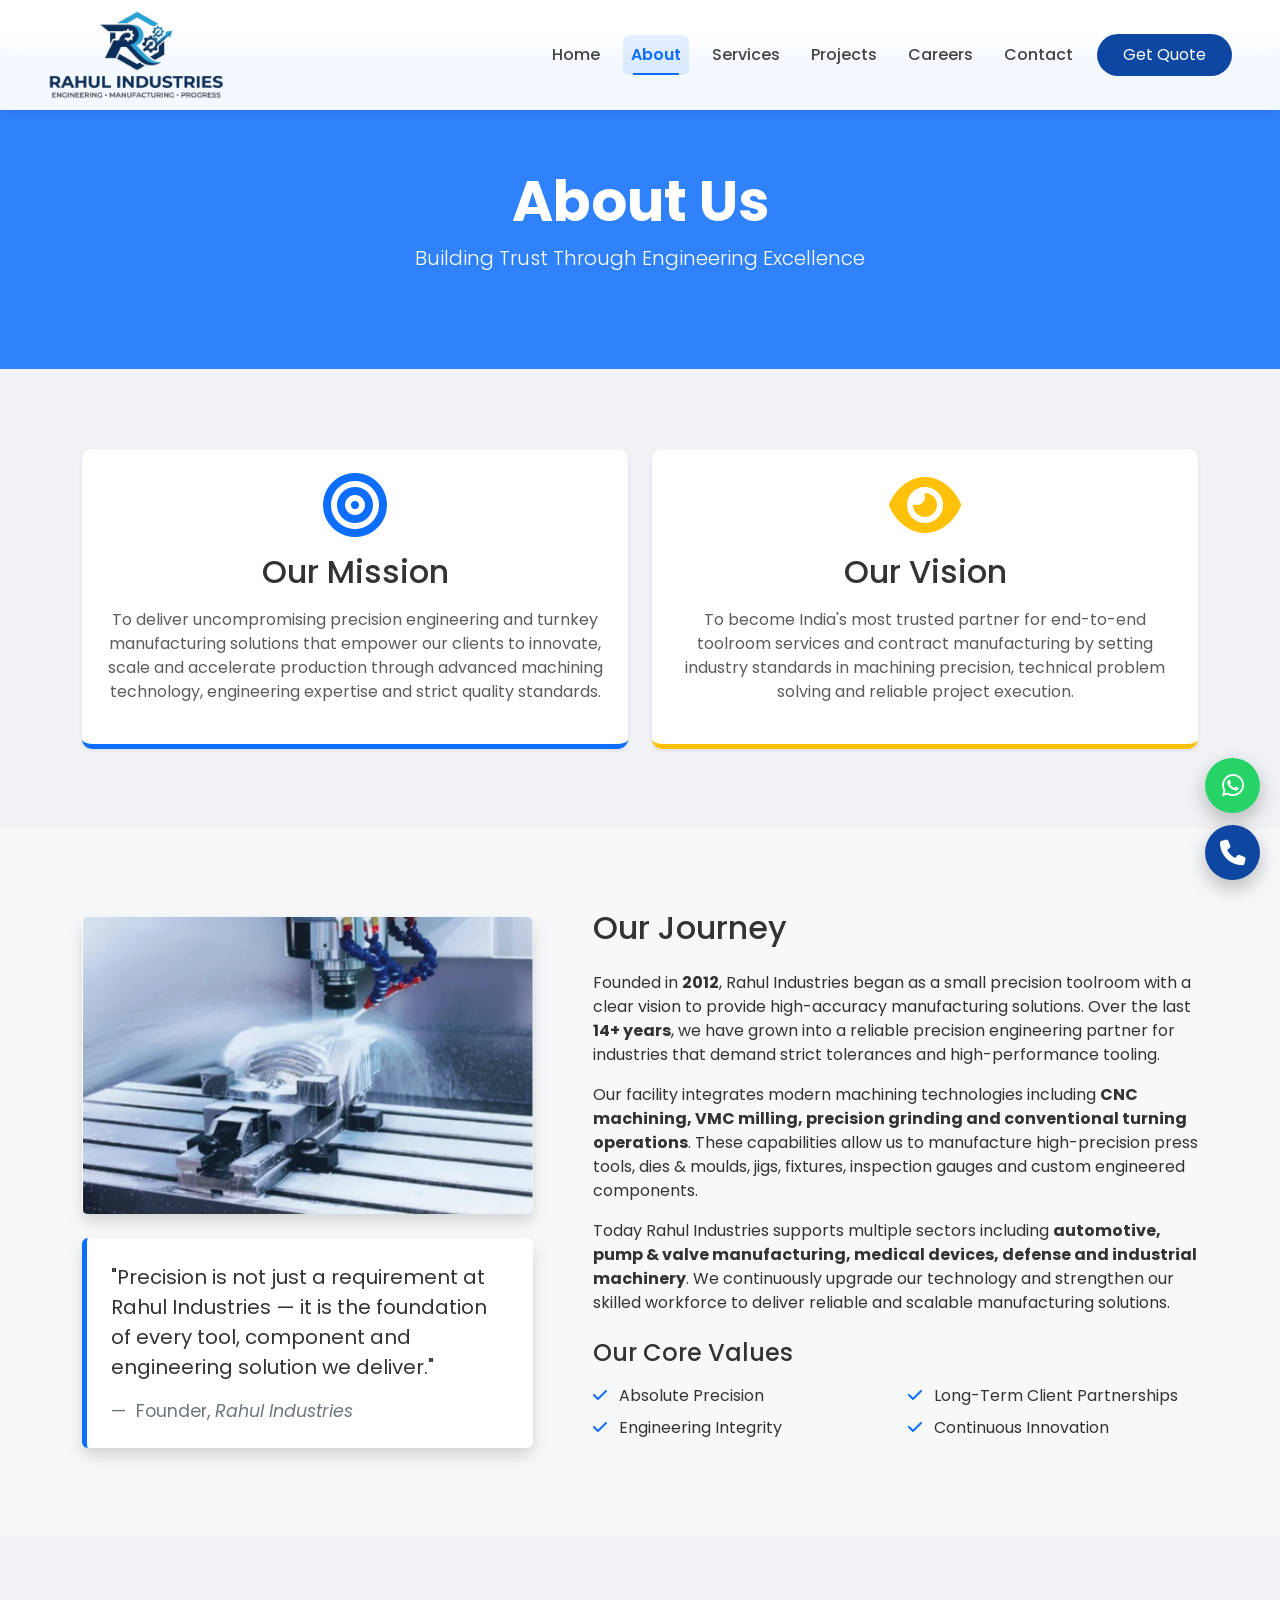
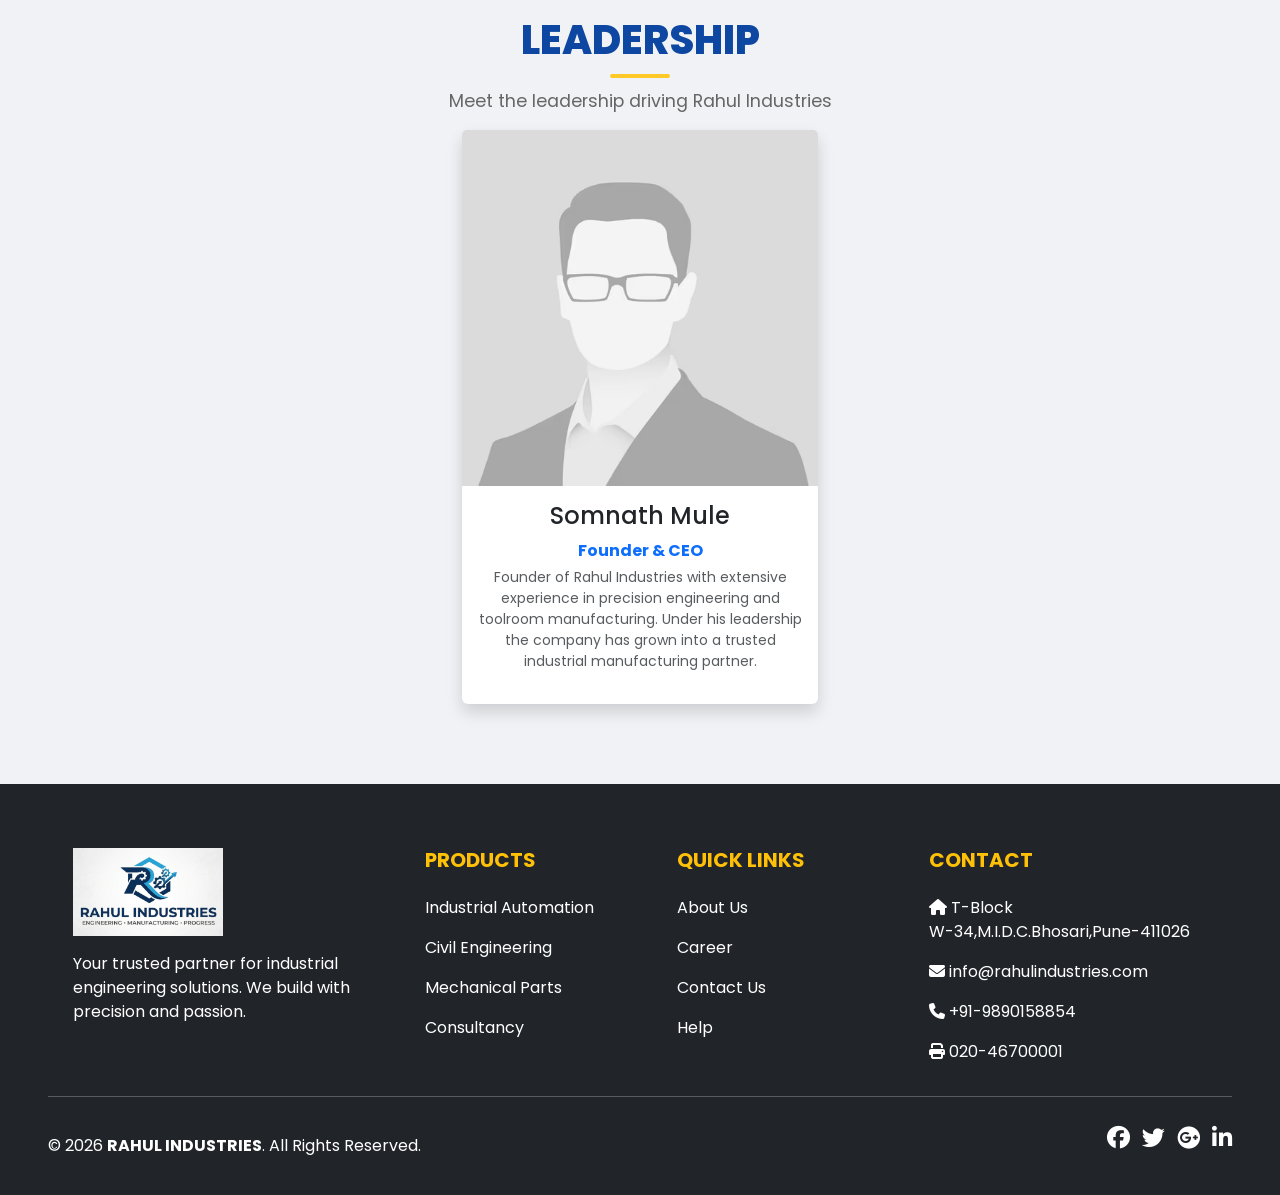
==== about.html @ f9a4af1c "updated" ====
<!DOCTYPE html>
<html lang="en">

<head>
    <!-- SEO -->
    <meta charset="UTF-8">
    <meta name="viewport" content="width=device-width, initial-scale=1">
    <title>RAHUL INDUSTRIES | Precision Tools & Machine Parts</title>
    <meta name="description"
        content="Manufacturer of precision tools and machine parts using CNC, VMC, Lathe and advanced machining. Trusted industrial manufacturing partner.">
    <meta name="keywords" content="CNC Machining, VMC Manufacturing, Lathe Machine Parts, Precision Tools Manufacturer">
    <meta name="author" content="RAHUL INDUSTRIES">

    <!-- Bootstrap 5 CSS -->
    <link href="https://cdn.jsdelivr.net/npm/bootstrap@5.3.3/dist/css/bootstrap.min.css" rel="stylesheet">

    <!-- Font Awesome -->
    <link rel="stylesheet" href="https://cdnjs.cloudflare.com/ajax/libs/font-awesome/6.4.0/css/all.min.css">
    <link href="https://fonts.googleapis.com/css2?family=Orbitron:wght@600;700&family=Poppins:wght@400;500&display=swap"
        rel="stylesheet">


    <!-- AOS (Animate On Scroll) -->
    <link href="https://unpkg.com/aos@2.3.1/dist/aos.css" rel="stylesheet">

    <!-- Custom CSS -->
    <link rel="stylesheet" href="assets/css/style.css?v=1.3">
    <link rel="stylesheet" href="/assets/css/about.css">

    <!-- Favicon -->
    <link rel="icon" type="image/png" sizes="32x32" href="/assets/images/Professional _RAHUL INDUSTRIES_ logo design.png">
    <link rel="icon" type="image/png" sizes="16x16" href="/assets/images/Professional _RAHUL INDUSTRIES_ logo design.png">
    <link rel="apple-touch-icon" href="/assets/images/Professional _RAHUL INDUSTRIES_ logo design.png">
</head>

<body>

    <!-- ================= NAVBAR ================= -->
    <nav class="navbar navbar-expand-lg fixed-top">
        <div class="container-fluid px-4 px-lg-5">
            <a class="navbar-brand custom-logo" href="index.html">
                <div class="logo-container">
                    <img src="./assets/images/Rahul logo.png" alt="Rahul Industries Logo" class="logo-image">
                </div>
            </a>
            <button class="navbar-toggler" type="button" data-bs-toggle="collapse" data-bs-target="#navbarNav">
                <span class="navbar-toggler-icon"></span>
            </button>
            <div class="collapse navbar-collapse" id="navbarNav">
                <ul class="navbar-nav ms-auto align-items-center">
                    <li class="nav-item"><a class="nav-link" href="index.html">Home</a></li>
                    <li class="nav-item"><a class="nav-link" href="about.html">About</a></li>
                    <li class="nav-item"><a class="nav-link" href="services.html">Services</a></li>
                    <li class="nav-item"><a class="nav-link" href="projects.html">Projects</a></li>
                    <li class="nav-item"><a class="nav-link" href="career.html">Careers</a></li>
                    <li class="nav-item"><a class="nav-link" href="contact.html">Contact</a></li>
                    <li class="nav-item ms-3">
                        <a href="contact.html" class="btn btn-cta">Get Quote</a>
                    </li>
                </ul>
            </div>
        </div>
    </nav>
    <!-- Page Header -->
    <header class="page-header mt-5">
        <div class="container" data-aos="fade-up">
            <h1 class="display-4 fw-bold">About Us</h1>
            <p class="lead">Building Trust Through Engineering Excellence</p>
        </div>
    </header>

    <!-- Mission & Vision -->
    <!-- ================= MISSION & VISION ================= -->
    <section class="section-padding">
        <div class="container">
            <div class="row g-4">

                <!-- Mission -->
                <div class="col-md-6" data-aos="fade-right">
                    <div class="mission-box text-center border-bottom border-5 border-primary p-4 shadow-sm">
                        <i class="fas fa-bullseye fa-4x text-primary mb-3"></i>
                        <h2 class="mb-3">Our Mission</h2>

                        <p class="text-muted">
                            To deliver uncompromising precision engineering and turnkey
                            manufacturing solutions that empower our clients to innovate,
                            scale and accelerate production through advanced machining
                            technology, engineering expertise and strict quality standards.
                        </p>

                    </div>
                </div>

                <!-- Vision -->
                <div class="col-md-6" data-aos="fade-left">
                    <div class="mission-box text-center border-bottom border-5 border-warning p-4 shadow-sm">
                        <i class="fas fa-eye fa-4x text-warning mb-3"></i>
                        <h2 class="mb-3">Our Vision</h2>

                        <p class="text-muted">
                            To become India's most trusted partner for end-to-end toolroom
                            services and contract manufacturing by setting industry standards
                            in machining precision, technical problem solving and reliable
                            project execution.
                        </p>

                    </div>
                </div>

            </div>
        </div>
    </section>


    <!-- ================= COMPANY JOURNEY ================= -->
    <section class="section-padding bg-light">
        <div class="container">

            <div class="row align-items-center">

                <!-- IMAGE -->
                <div class="col-lg-5" data-aos="fade-right">

                    <img src="./assets/images/vmc.png" alt="Rahul Industries Manufacturing"
                        class="img-fluid rounded shadow">

                    <div class="mt-4 p-4 bg-white shadow rounded border-start border-5 border-primary">

                        <blockquote class="blockquote mb-0">

                            <p class="fs-5 ">
                                "Precision is not just a requirement at Rahul Industries —
                                it is the foundation of every tool, component and engineering
                                solution we deliver."


                            </p>

                            <footer class="blockquote-footer mt-2">
                                Founder, <cite>Rahul Industries</cite>
                            </footer>

                        </blockquote>

                    </div>

                </div>


                <!-- TEXT -->
                <div class="col-lg-7 ps-lg-5" data-aos="fade-left">

                    <h2 class="mb-4">Our Journey</h2>

                    <p>
                        Founded in <strong>2012</strong>, Rahul Industries began as a
                        small precision toolroom with a clear vision to provide
                        high-accuracy manufacturing solutions. Over the last
                        <strong>14+ years</strong>, we have grown into a reliable
                        precision engineering partner for industries that demand
                        strict tolerances and high-performance tooling.
                    </p>

                    <p>
                        Our facility integrates modern machining technologies including
                        <strong>CNC machining, VMC milling, precision grinding and
                            conventional turning operations</strong>. These capabilities
                        allow us to manufacture high-precision press tools,
                        dies & moulds, jigs, fixtures, inspection gauges and
                        custom engineered components.
                    </p>

                    <p>
                        Today Rahul Industries supports multiple sectors including
                        <strong>automotive, pump & valve manufacturing,
                            medical devices, defense and industrial machinery</strong>.
                        We continuously upgrade our technology and strengthen our
                        skilled workforce to deliver reliable and scalable
                        manufacturing solutions.
                    </p>


                    <!-- Core Values -->
                    <h4 class="mt-4 mb-3">Our Core Values</h4>

                    <div class="row">

                        <div class="col-md-6">
                            <ul class="list-unstyled">

                                <li class="mb-2">
                                    <i class="fas fa-check text-primary me-2"></i>
                                    Absolute Precision
                                </li>

                                <li class="mb-2">
                                    <i class="fas fa-check text-primary me-2"></i>
                                    Engineering Integrity
                                </li>

                            </ul>
                        </div>

                        <div class="col-md-6">
                            <ul class="list-unstyled">

                                <li class="mb-2">
                                    <i class="fas fa-check text-primary me-2"></i>
                                    Long-Term Client Partnerships
                                </li>

                                <li class="mb-2">
                                    <i class="fas fa-check text-primary me-2"></i>
                                    Continuous Innovation
                                </li>

                            </ul>
                        </div>

                    </div>

                </div>

            </div>

        </div>
    </section>







    <!-- ================= LEADERSHIP ================= -->
    <section class="section-padding">

        <div class="container">

            <div class="section-title text-center" data-aos="fade-up">
                <h2>Leadership</h2>
                <p>Meet the leadership driving Rahul Industries</p>
            </div>

            <div class="row justify-content-center">

                <div class="col-md-6 col-lg-4">

                    <div class="card team-card text-center shadow">

                        <img src="./assets/images/grey-business-avatar-placeholder-vector-38508162.avif"
                            class="card-img-top" alt="Founder">

                        <div class="card-body">

                            <h4 class="card-title">Somnath Mule</h4>

                            <p class="text-primary fw-bold mb-1">
                                Founder & CEO
                            </p>

                            <p class="small text-muted">
                                Founder of Rahul Industries with extensive experience
                                in precision engineering and toolroom manufacturing.
                                Under his leadership the company has grown into a
                                trusted industrial manufacturing partner.
                            </p>

                        </div>

                    </div>

                </div>

            </div>

        </div>

    </section>

    <!-- Footer -->
    <footer class="bg-dark text-white pt-5 pb-4">
        <!-- (Same footer as index.html for consistency) -->
        <div class="container-fluid px-4 px-lg-5 text-center text-md-start">
            <div class="row text-center text-md-start">
                <div class="col-md-3 col-lg-3 col-xl-3 mx-auto mt-3">
                    <img src="./assets/images/Rahul logo white.png" alt="Rahul Industries Logo"
                        class="footer-logo mb-3">
                    <p>Your trusted partner for industrial engineering solutions. We build with precision and
                        passion.
                    </p>
                </div>
                <div class="col-md-2 col-lg-2 col-xl-2 mx-auto mt-3">
                    <h5 class="text-uppercase mb-4 fw-bold text-warning">Products</h5>
                    <p><a href="services.html" class="text-white" style="text-decoration: none;">Industrial
                            Automation</a></p>
                    <p><a href="services.html" class="text-white" style="text-decoration: none;">Civil
                            Engineering</a>
                    </p>
                    <p><a href="services.html" class="text-white" style="text-decoration: none;">Mechanical
                            Parts</a>
                    </p>
                    <p><a href="services.html" class="text-white" style="text-decoration: none;">Consultancy</a></p>
                </div>
                <div class="col-md-3 col-lg-2 col-xl-2 mx-auto mt-3">
                    <h5 class="text-uppercase mb-4 fw-bold text-warning">Quick Links</h5>
                    <p><a href="about.html" class="text-white" style="text-decoration: none;">About Us</a></p>
                    <p><a href="career.html" class="text-white" style="text-decoration: none;">Career</a></p>
                    <p><a href="contact.html" class="text-white" style="text-decoration: none;">Contact Us</a></p>
                    <p><a href="#" class="text-white" style="text-decoration: none;">Help</a></p>
                </div>
                <div class="col-md-4 col-lg-3 col-xl-3 mx-auto mt-3">
                    <h5 class="text-uppercase mb-4 fw-bold text-warning">Contact</h5>
                    <p><i class="fas fa-home mr-3"></i> T-Block <br>W-34,M.I.D.C.Bhosari,Pune-411026 </p>
                    <p><i class="fas fa-envelope mr-3"></i> info@rahulindustries.com</p>
                    <p><i class="fas fa-phone mr-3"></i> +91-9890158854</p>
                    <p><i class="fas fa-print mr-3"></i> 020-46700001</p>
                </div>
            </div>
            <hr class="mb-4">
            <div class="row align-items-center">
                <div class="col-12 col-md-7 col-lg-8 text-center text-md-start">
                    <p class="mb-3 mb-md-0">© 2026 <strong>RAHUL INDUSTRIES</strong>. All Rights Reserved.</p>
                </div>
                <div class="col-12 col-md-5 col-lg-4">
                    <div class="text-center text-md-end social-links">
                        <ul class="list-unstyled list-inline">
                            <li class="list-inline-item"><a href="#" class="btn-floating btn-sm text-white"
                                    style="font-size: 23px;"><i class="fab fa-facebook"></i></a></li>
                            <li class="list-inline-item"><a href="#" class="btn-floating btn-sm text-white"
                                    style="font-size: 23px;"><i class="fab fa-twitter"></i></a></li>
                            <li class="list-inline-item"><a href="#" class="btn-floating btn-sm text-white"
                                    style="font-size: 23px;"><i class="fab fa-google-plus"></i></a></li>
                            <li class="list-inline-item"><a href="#" class="btn-floating btn-sm text-white"
                                    style="font-size: 23px;"><i class="fab fa-linkedin-in"></i></a></li>
                        </ul>
                    </div>
                </div>
            </div>
        </div>
    </footer>

    <!-- ================= FLOATING ACTION BUTTONS ================= -->
    <div class="floating-actions">

        <!-- WhatsApp Button -->
        <a href="https://wa.me/91-9890158854" target="_blank" class="fab-btn whatsapp" aria-label="Chat on WhatsApp">
            <i class="fab fa-whatsapp"></i>
        </a>

        <!-- Call Button -->
        <a href="tel:+91-9890158854" class="fab-btn call" aria-label="Call Us">
            <i class="fas fa-phone"></i>
        </a>

    </div>

    <!-- Scripts -->
    <script src="https://cdn.jsdelivr.net/npm/bootstrap@5.3.0/dist/js/bootstrap.bundle.min.js"></script>
    <script src="https://unpkg.com/aos@2.3.1/dist/aos.js"></script>
    <script src="assets/js/script.js"></script>

    <script>

        // Disable Right Click
        document.addEventListener("contextmenu", function (e) {
            e.preventDefault();
        });

        // Disable Keyboard Shortcuts
        document.onkeydown = function (e) {

            // F12
            if (e.keyCode == 123) {
                return false;
            }

            // Ctrl+Shift+I
            if (e.ctrlKey && e.shiftKey && e.keyCode == 73) {
                return false;
            }

            // Ctrl+Shift+J
            if (e.ctrlKey && e.shiftKey && e.keyCode == 74) {
                return false;
            }

            // Ctrl+U
            if (e.ctrlKey && e.keyCode == 85) {
                return false;
            }

            // Ctrl+S
            if (e.ctrlKey && e.keyCode == 83) {
                return false;
            }

            // Ctrl+C
            if (e.ctrlKey && e.keyCode == 67) {
                return false;
            }
        };

    </script>
</body>

</html>
---- assets/css/style.css ----
/* =========================================
   1. Variables & Global Styles
   ========================================= */
:root {
    --primary-color: #0d47a1;
    /* Deep Blue */
    --secondary-color: #ffca28;
    /* Industrial Amber */
    --accent-color: #e65100;
    /* Safety Orange */
    --dark-bg: #1a1a2e;
    /* Dark Blue-Grey */
    --light-bg: #f8f9fa;
    --text-color: #333;
    --glass-bg: rgba(255, 255, 255, 0.75);
    --glass-border: rgba(255, 255, 255, 0.4);
    --shadow: 0 8px 32px 0 rgba(31, 38, 135, 0.15);
}


html {
    scroll-behavior: smooth;
    scroll-padding-top: 90px;
}

/* ===== PAGE LOADER ===== */

#loader {
    position: fixed;
    width: 100%;
    height: 100%;
    background: #0f172a;
    display: flex;
    align-items: center;
    justify-content: center;
    z-index: 9999;
    flex-direction: column;
}

/* Gear animation */

.gear-loader {
    text-align: center;
    color: white;
}

.gear {
    font-size: 50px;
    margin: 10px;
    color: #f59e0b;
    animation: spin 3s linear infinite;
}

.gear2 {
    font-size: 70px;
    animation-direction: reverse;
}

.gear3 {
    font-size: 40px;
}

.loading-text {
    margin-top: 20px;
    font-size: 18px;
    letter-spacing: 2px;
    color: #ccc;
}

@keyframes spin {
    from {
        transform: rotate(0deg);
    }

    to {
        transform: rotate(360deg);
    }
}

body {
    font-family: 'Segoe UI', Roboto, "Helvetica Neue", Arial, sans-serif;
    color: var(--text-color);
    background-color: #f0f2f5;
    overflow-x: hidden;
}

body.parallax-bg {
    background-image: linear-gradient(rgba(240, 242, 245, 0.88), rgba(240, 242, 245, 0.95)), url('../images/Rahul\ Industries.png');
    background-attachment: fixed;
    background-position: center;
    background-size: cover;
}


a {
    transition: all 0.3s ease;
    text-decoration: none;
}




/* ===== LOGO DESIGN ===== */

.logo-image {
    width: auto;
    height: 90px;
    max-width: 250px;
    object-fit: contain;
    margin-right: 10px;
    transition: all 0.4s ease;
}

.logo {
    font-family: 'Orbitron', sans-serif;
    font-weight: 700;
    font-size: 22px;
    letter-spacing: 1px;
    display: flex;
    align-items: center;
    gap: 6px;
}

.logo-icon {
    color: #ff6a00;
    font-size: 26px;
}

.logo-main {
    color: #ff6a00;
}

.logo-sub {
    color: #1f2937;
}



/* Dark navbar background support */
.navbar.scrolled .logo-sub {
    color: white;
}

/* Sections */
.section-padding {
    padding: 80px 0;
    scroll-margin-top: 90px;
    position: relative;
    z-index: 1;
    /* Removed white background to let body bg show for glassmorphism */
}

.bg-light-custom {
    background-color: rgba(248, 249, 250, 0.85);
    backdrop-filter: blur(5px);
}

.bg-light {
    background-color: rgba(248, 249, 250, 0.85) !important;
    backdrop-filter: blur(5px);
}

/* =========================================
   2. Navbar
   ========================================= */



.custom-logo {
    text-decoration: none;
}

.logo-container {
    display: flex;
    align-items: center;
}

.logo-icon {
    font-size: 28px;
    color: #f39c12;
    margin-right: 10px;
}

.logo-text {
    display: flex;
    flex-direction: column;
    line-height: 1.1;
}

.company-name {
    font-size: 18px;
    font-weight: 700;
    color: #0c0477;
    letter-spacing: 1px;
}

.Tagline {
    font-size: 11px;
    color: #383838;
}

.navbar {
    background: rgba(255, 255, 255, 0.95) !important;
    backdrop-filter: blur(10px);
    box-shadow: 0 4px 10px rgba(0, 0, 0, 0.05);
    padding: 5px 0;
    transition: all 0.4s ease;
}

.navbar.nav-scrolled {
    background: rgba(255, 255, 255, 0.7) !important;
    padding: 3px 0;
    box-shadow: 0 4px 20px rgba(0, 0, 0, 0.1);
}

.navbar.nav-scrolled .logo-image {
    height: 65px;
    filter: drop-shadow(0 0 8px rgba(255, 255, 255, 0.8));
    transform: translateX(25px);
}

.navbar-brand {
    font-weight: 700;
    font-size: 1.5rem;
    color: var(--primary-color) !important;
    letter-spacing: 1px;
}

.nav-link {
    font-weight: 600;
    color: #444 !important;
    margin-left: 15px;
    position: relative;
}

.nav-link::after {
    content: '';
    position: absolute;
    width: 0;
    height: 2px;
    bottom: 0;
    left: 0;
    background-color: var(--secondary-color);
    transition: width 0.3s;
}

.nav-link:hover::after {
    width: 100%;
}

.btn-cta {
    background-color: var(--primary-color);
    color: #fff !important;
    border-radius: 30px;
    padding: 8px 25px;
    transition: all 0.3s;
}

.btn-cta:hover {
    background-color: #08306b;
    transform: translateY(-2px);
    box-shadow: 0 5px 15px rgba(13, 71, 161, 0.3);
}



/* =========================================
   3. Hero Carousel
   ========================================= */



.hero-section {
    height: 100vh;
    position: relative;
    overflow: hidden;
}

.hero-video {
    position: absolute;
    top: 0;
    left: 0;
    width: 100%;
    height: 100%;
    object-fit: cover;
    z-index: 0;
}

.video-overlay {
    position: absolute;
    top: 0;
    left: 0;
    width: 100%;
    height: 100%;
    background: rgba(0, 0, 0, 0.5);
    z-index: 1;
}

.hero-content {
    position: relative;
    z-index: 2;
    height: 100%;
    display: flex;
    align-items: center;
    justify-content: center;
}

.hero-text h1 {
    color: white;
    font-size: 60px;
    font-weight: 700;
}

.hero-text p {
    color: white;
    font-size: 20px;
    margin-bottom: 25px;
}

/* =========================================
   4. Glassmorphism Cards
   ========================================= */
.card-hover {
    transition: transform 0.3s ease, box-shadow 0.3s ease;
    cursor: pointer;
}

.card-hover:hover {
    transform: translateY(-10px);
}

.glass-card {
    background: var(--glass-bg);
    backdrop-filter: blur(12px);
    -webkit-backdrop-filter: blur(12px);
    border: 1px solid var(--glass-border);
    border-radius: 16px;
    padding: 30px;
    box-shadow: var(--shadow);
    height: 100%;
    transition: all 0.4s ease;
    overflow: hidden;
    position: relative;
}

.glass-card:hover {
    background: rgba(255, 255, 255, 0.9);
    transform: translateY(-5px);
    box-shadow: 0 12px 40px rgba(31, 38, 135, 0.2);
}

.glass-card i {
    font-size: 3rem;
    color: var(--primary-color);
    margin-bottom: 20px;
    display: inline-block;
}

/* =========================================
   5. Section Titles
   ========================================= */
.section-title h2 {
    font-size: 2.5rem;
    font-weight: 800;
    color: var(--primary-color);
    text-transform: uppercase;
    margin-bottom: 10px;
    position: relative;
    display: inline-block;
}

.section-title h2::after {
    content: '';
    width: 60px;
    height: 4px;
    background: var(--secondary-color);
    display: block;
    margin: 10px auto 0;
    border-radius: 2px;
}

.section-title p {
    font-size: 1.1rem;
    color: #666;
}

/* ================= PARALLAX SECTION ================= */

.parallax-section {
    background-image: url('../images/common-types-of-CNC-machine-900x600\ \(1\).jpg');
    min-height: 450px;

    background-attachment: fixed;
    background-position: center;
    background-repeat: no-repeat;
    background-size: cover;

    display: flex;
    align-items: center;
    justify-content: center;
    position: relative;
}

.parallax-overlay {
    background: rgba(18, 38, 105, 0.65);
    width: 100%;
    height: 100%;
    display: flex;
    align-items: center;
    justify-content: center;
    padding: 80px 0;
}

.parallax-section h2 {
    font-size: 40px;
    font-weight: 700;
}

.parallax-section p {
    max-width: 700px;
    margin: auto;
}

/* =========================================
   6. Footer
   ========================================= */


.footer-logo {
    width: 150px;
    /* adjust size */
    height: auto;
}

footer:not(.blockquote-footer) {
    background: var(--dark-bg);
    color: #fff;
    padding-top: 50px;
}

footer:not(.blockquote-footer) a {
    color: #b0b0b0;
}

footer:not(.blockquote-footer) a:hover {
    color: var(--secondary-color);
    text-decoration: none;
}

.footer-bottom {
    border-top: 1px solid rgba(255, 255, 255, 0.1);
    padding: 20px 0;
    margin-top: 40px;
}

/* =========================================
   7. Responsive
   ========================================= */
@media (max-width: 768px) {
    .hero-slider .carousel-item {
        height: 70vh;
    }

    .carousel-caption h5 {
        font-size: 2rem;
    }

    .section-title h2 {
        font-size: 2rem;
    }

    .logo-image {
        height: 50px;
        max-width: 200px;
    }
}


@media (max-width: 768px) {
    .stats-section {
        margin-top: 0;
    }

    .section-padding {
        padding: 60px 0;
    }
}

/* =========================================
   8. Stats Section
   ========================================= */

section {
    position: relative;
    clear: both;
}

.stats-section {
    background: var(--primary-color);
    color: #fff;
    position: relative;
    overflow: hidden;
    z-index: 2;
    margin-top: -1px;
    /* removes thin gap issue */
}

#about {
    position: relative;
    z-index: 3;
}

.stat-box {
    text-align: center;
    padding: 20px;
    position: relative;
    z-index: 1;
}

.stat-box i {
    font-size: 2.5rem;
    margin-bottom: 15px;
    color: var(--secondary-color);
}

.stat-number {
    font-size: 3rem;
    font-weight: 800;
    display: block;
    line-height: 1;
    margin-bottom: 5px;
}

.stat-label {
    font-size: 1rem;
    text-transform: uppercase;
    letter-spacing: 1px;
    opacity: 0.9;
}

/* =========================================
   9. Why Choose Us
   ========================================= */
.feature-icon-box {
    display: flex;
    align-items: flex-start;
    margin-bottom: 30px;
}

.feature-icon-wrapper {
    flex-shrink: 0;
    width: 60px;
    height: 60px;
    background: rgba(13, 71, 161, 0.1);
    color: var(--primary-color);
    border-radius: 50%;
    display: flex;
    align-items: center;
    justify-content: center;
    font-size: 1.5rem;
    margin-right: 20px;
    transition: all 0.3s ease;
}

.feature-icon-box:hover .feature-icon-wrapper {
    background: var(--primary-color);
    color: #fff;
    transform: rotateY(360deg);
}

.feature-content h5 {
    font-weight: 700;
    margin-bottom: 5px;
}

.feature-content p {
    font-size: 0.95rem;
    color: #666;
    margin-bottom: 0;
}

/* =========================================
   10. Process Section
   ========================================= */
.process-step {
    text-align: center;
    position: relative;
    padding: 20px;
}

.step-number {
    width: 50px;
    height: 50px;
    background: var(--secondary-color);
    color: var(--primary-color);
    font-weight: 800;
    font-size: 1.25rem;
    border-radius: 50%;
    display: flex;
    align-items: center;
    justify-content: center;
    margin: 0 auto 20px;
    position: relative;
    z-index: 2;
    box-shadow: 0 5px 15px rgba(255, 202, 40, 0.4);
}

.step-content h5 {
    font-weight: 700;
    margin-bottom: 10px;
}

/* Connecting line for desktop */
@media (min-width: 992px) {
    .process-step::after {
        content: '';
        position: absolute;
        top: 45px;
        right: -50%;
        width: 100%;
        height: 2px;
        background: #e0e0e0;
        z-index: 1;
    }

    .process-step:last-child::after {
        display: none;
    }
}

/* =========================================
   11. Call to Action (CTA)
   ========================================= */
.cta-section {
    background: linear-gradient(rgba(13, 71, 161, 0.9), rgba(13, 71, 161, 0.9)), url('https://images.unsplash.com/photo-1504917595217-d4dc5ebe6122?q=80&w=2070&auto=format&fit=crop');
    background-size: cover;
    background-attachment: fixed;
    background-position: center;
    color: #fff;
    text-align: center;
}

.cta-section h2 {
    color: #fff;
    font-size: 2.5rem;
    margin-bottom: 15px;
}


/* =====================================
   ABSOLUTE FORCE CENTER ALL HEADINGS
   ===================================== */
/* h1,
h2,
h3,
h4,
h5,
h6 {
    text-align: center !important;
    width: 100%;
} */


/* =====================================
   Reviews / Testimonials
   ===================================== */
#reviews .glass-card {
    padding: 40px;
}

.review-quote {
    font-size: 2.5rem;
    color: var(--secondary-color);
    margin-bottom: 20px;
}

.review-text {
    font-size: 1.1rem;
    color: #555;
    margin-bottom: 25px;
}

.review-name {
    font-weight: 700;
    color: var(--primary-color);
    margin-bottom: 5px;
}

.review-company {
    font-size: 0.9rem;
    color: #777;
}

/* Center carousel arrows */
#reviewCarousel .carousel-control-prev,
#reviewCarousel .carousel-control-next {
    width: 5%;
}


/* =====================================
   Floating WhatsApp & Call Buttons
   ===================================== */
.floating-actions {
    position: fixed;
    right: 20px;
    bottom: 20px;
    z-index: 9999;
    display: flex;
    flex-direction: column;
    gap: 12px;
}

.fab-btn {
    width: 55px;
    height: 55px;
    border-radius: 50%;
    color: #fff;
    font-size: 1.6rem;
    display: flex;
    align-items: center;
    justify-content: center;
    box-shadow: 0 8px 20px rgba(0, 0, 0, 0.25);
    transition: all 0.3s ease;
}

.fab-btn:hover {
    transform: scale(1.15);
    animation: none;
}

/* WhatsApp */
.fab-btn.whatsapp {
    background-color: #25D366;
    animation: pulse-pop 2s infinite;
}

/* Call */
.fab-btn.call {
    background-color: var(--primary-color);
    animation: pulse-pop-call 2s infinite 1s; /* 1s offset so they alternate */
}

@keyframes pulse-pop {
    0% { transform: scale(1); box-shadow: 0 0 0 0 rgba(37, 211, 102, 0.7); }
    70% { transform: scale(1.15); box-shadow: 0 0 0 15px rgba(37, 211, 102, 0); }
    100% { transform: scale(1); box-shadow: 0 0 0 0 rgba(37, 211, 102, 0); }
}

@keyframes pulse-pop-call {
    0% { transform: scale(1); box-shadow: 0 0 0 0 rgba(12, 4, 119, 0.7); }
    70% { transform: scale(1.15); box-shadow: 0 0 0 15px rgba(12, 4, 119, 0); }
    100% { transform: scale(1); box-shadow: 0 0 0 0 rgba(12, 4, 119, 0); }
}



/* ===============================
   Mobile Fixes
   =============================== */
@media (max-width: 768px) {
    /* Prevent floating buttons from overlapping footer content */
    footer {
        padding-bottom: 90px !important;
    }
    
    /* Reduce padding on mobile so cards don't become excessively tall */
    #reviews .glass-card {
        padding: 20px;
    }
}

/* ===============================
   Custom Webkit Scrollbar
   =============================== */
::-webkit-scrollbar {
    width: 10px;
    background-color: #f5f5f5;
}

::-webkit-scrollbar-track {
    background-color: #f5f5f5;
    border-radius: 10px;
}

::-webkit-scrollbar-thumb {
    background-color: #c1c1c1;
    border-radius: 10px;
    border: 2px solid #f5f5f5;
}

::-webkit-scrollbar-thumb:hover {
    background-color: var(--primary-color);
}
.navbar .nav-link {
    position: relative;
    font-weight: 500;
    color: #333;
    padding: 8px 15px;
    transition: color 0.3s ease;
}

.navbar .nav-link:hover {
    color: #0d6efd;
    /* Primary blue */
}

/* Active page */
.navbar .nav-link.active {
    color: #0d6efd;
    font-weight: 600;
}

/* Underline effect for active & hover */
.navbar .nav-link::after {
    content: "";
    position: absolute;
    left: 50%;
    bottom: 0;
    width: 0;
    height: 2px;
    background-color: #0d6efd;
    transition: all 0.3s ease;
    transform: translateX(-50%);
}

.navbar .nav-link:hover::after,
.navbar .nav-link.active::after {
    width: 70%;
}

/* ===============================
   BOOTSTRAP 5 NAVBAR ACTIVE FIX
   =============================== */

.navbar-nav .nav-link {
    color: #333;
    font-weight: 500;
}

.navbar-nav .nav-link.active {
    color: #0d6efd !important;
    font-weight: 600;
    background-color: rgba(13, 110, 253, 0.1);
    border-radius: 6px;
}

.project-card {
    position: relative;
    overflow: hidden;
    border-radius: 12px;
    box-shadow: 0 10px 25px rgba(0, 0, 0, 0.15);
    cursor: pointer;
}

.project-card img {
    width: 100%;
    height: 260px;
    object-fit: cover;
    transition: transform 0.5s ease;
}

.project-card:hover img {
    transform: scale(1.1);
}

.project-overlay {
    position: absolute;
    inset: 0;
    background: rgba(0, 0, 0, 0.65);
    color: #fff;
    display: flex;
    flex-direction: column;
    justify-content: center;
    align-items: center;
    text-align: center;
    opacity: 0;
    padding: 20px;
    transition: opacity 0.4s ease;
}

.project-card:hover .project-overlay {
    opacity: 1;
}

.project-overlay h5 {
    font-weight: 600;
    margin-bottom: 10px;
}

.project-overlay p {
    font-size: 0.9rem;
}


@media (max-width: 480px) {

    /* Force the main navbar to stay within the screen */
    .navbar {
        width: 100% !important;
        max-width: 100vw !important;
        padding-left: 10px !important;
        padding-right: 10px !important;
        box-sizing: border-box !important;
        overflow: hidden !important;
    }

    /* This container usually causes the overflow if it has a fixed width */
    .navbar .container,
    .container-fluid {
        display: flex !important;
        justify-content: space-between !important;
        align-items: center !important;
        width: 100% !important;
        padding: 0 !important;
        margin: 0 !important;
    }

    /* Prevent the text from pushing the button off-screen */
    .company-name {
        font-size: 13px !important;
        max-width: 60% !important;
        /* Forces the name to stay on the left */
        word-wrap: break-word;
    }

    /* Ensure the toggle button stays on the right edge */
    .navbar-toggler,
    .navbar-toggler-icon {
        margin-right: 0 !important;
        padding: 5px !important;
        flex-shrink: 0 !important;
        /* Prevents the button from being squashed */
    }
}

/* ================= HERO CAROUSEL MOBILE OPTIMIZATION ================= */

@media (max-width: 480px) {

    /* Center the hero content and add safe padding */
    .hero-text {
        padding: 0 20px !important;
        display: flex;
        flex-direction: column;
        justify-content: center;
        align-items: center;
        height: 100%;
        /* Ensure it uses the full height of the item */
    }

    /* Scale down the main heading */
    .hero-text h1 {
        font-size: 26px !important;
        /* Smaller, punchier size for mobile */
        line-height: 1.2 !important;
        margin-bottom: 15px !important;
        font-weight: 700;
    }

    /* Adjust the description text */
    .hero-text p {
        font-size: 15px !important;
        line-height: 1.4 !important;
        margin-bottom: 25px !important;
        max-width: 90%;
        /* Keeps text from hitting the very edges */
        margin-left: auto;
        margin-right: auto;
    }

    /* Resize the buttons for better thumb-tap ergonomics */
    .hero-text .btn {
        font-size: 14px !important;
        padding: 10px 25px !important;
        width: auto !important;
        /* Prevents button from stretching full-width unless desired */
        display: inline-block;
    }

    /* Ensure the carousel item itself doesn't overflow */
    .carousel-item {
        height: 80vh;
        /* Adjust height based on your design preference */
        min-height: 400px;
    }

    .whatsapp {
        bottom: 20px !important;
        background-color: #25d366 !important;
        color: white !important;
    }

    .call {
        bottom: 85px !important;
        /* 20px (gap) + 50px (button) + 15px (spacing) */
        background-color: #007bff !important;
        color: white !important;
    }


    body {
        overflow-x: hidden !important;
        width: 100vw !important;
    }
}

.inquiry-box {
    position: fixed;
    bottom: 20px;
    right: 20px;
    width: 280px;
    background: #fff;
    box-shadow: 0 5px 20px rgba(0, 0, 0, 0.2);
    border-radius: 10px;
    display: none;
    z-index: 9999;
    animation: fadeInUp 0.5s ease;
}

.inquiry-header {
    background: #0d6efd;
    color: #fff;
    padding: 10px;
    border-radius: 10px 10px 0 0;
    display: flex;
    justify-content: space-between;
}

.inquiry-header button {
    background: none;
    border: none;
    color: #fff;
    font-size: 18px;
    cursor: pointer;
}

.inquiry-body {
    padding: 10px;
}

.inquiry-body textarea {
    width: 100%;
    height: 80px;
    resize: none;
    padding: 8px;
    margin-bottom: 10px;
    border-radius: 5px;
    border: 1px solid #ccc;
}

.inquiry-body button {
    width: 100%;
    background: #25D366;
    border: none;
    color: #fff;
    padding: 8px;
    border-radius: 5px;
    cursor: pointer;
}

/* Animation */
@keyframes fadeInUp {
    from {
        transform: translateY(50px);
        opacity: 0;
    }

    to {
        transform: translateY(0);
        opacity: 1;
    }
}
---- assets/css/about.css ----
.page-header {
    background: linear-gradient(rgba(13, 110, 253, 0.85),
            rgba(13, 110, 253, 0.85)),
        url('https://images.unsplash.com/photo-1503387762-592deb58ef4e?auto=format&fit=crop&q=80');
    background-size: cover;
    background-position: center;
    color: #fff;
    padding: 120px 0 80px;
    text-align: center;
}

.mission-box {
    padding: 30px;
    background: #fff;
    border-radius: 10px;
    box-shadow: 0 5px 15px rgba(0, 0, 0, 0.1);
    height: 100%;
    transition: transform 0.3s;
}

.mission-box:hover {
    transform: translateY(-5px);
}

.team-card {
    border: none;
    box-shadow: 0 5px 15px rgba(0, 0, 0, 0.1);
    transition: 0.3s;
}

.team-card:hover {
    transform: translateY(-5px);
    box-shadow: 0 10px 20px rgba(0, 0, 0, 0.2);
}

.team-img-top {
    height: 300px;
    object-fit: cover;
}


/* ===== Navbar Consistency ===== */
.navbar {
    background-color: #ffffff;
    /* same as home */
    box-shadow: 0 2px 10px rgba(0, 0, 0, 0.1);
}

.navbar .nav-link {
    font-weight: 500;
    color: #333;
}

.navbar .nav-link.active,
.navbar .nav-link:hover {
    color: #0d6efd;
    /* Bootstrap primary */
}

.mission-box i {
    color: #0d6efd;
}

.border-warning {
    border-color: #ffc107 !important;
}

/* ===============================
   BOOTSTRAP 5 NAVBAR ACTIVE FIX
   =============================== */

.navbar-nav .nav-link {
    color: #333;
    font-weight: 500;
}

.navbar-nav .nav-link.active {
    color: #0d6efd !important;
    font-weight: 600;
    background-color: rgba(13, 110, 253, 0.1);
    border-radius: 6px;
}

/* Enforce a single font for the entire about page */
body,
h1,
h2,
h3,
h4,
h5,
h6,
p,
a,
span,
div,
li,
.logo,
.nav-link {
    font-family: 'Poppins', sans-serif !important;
}
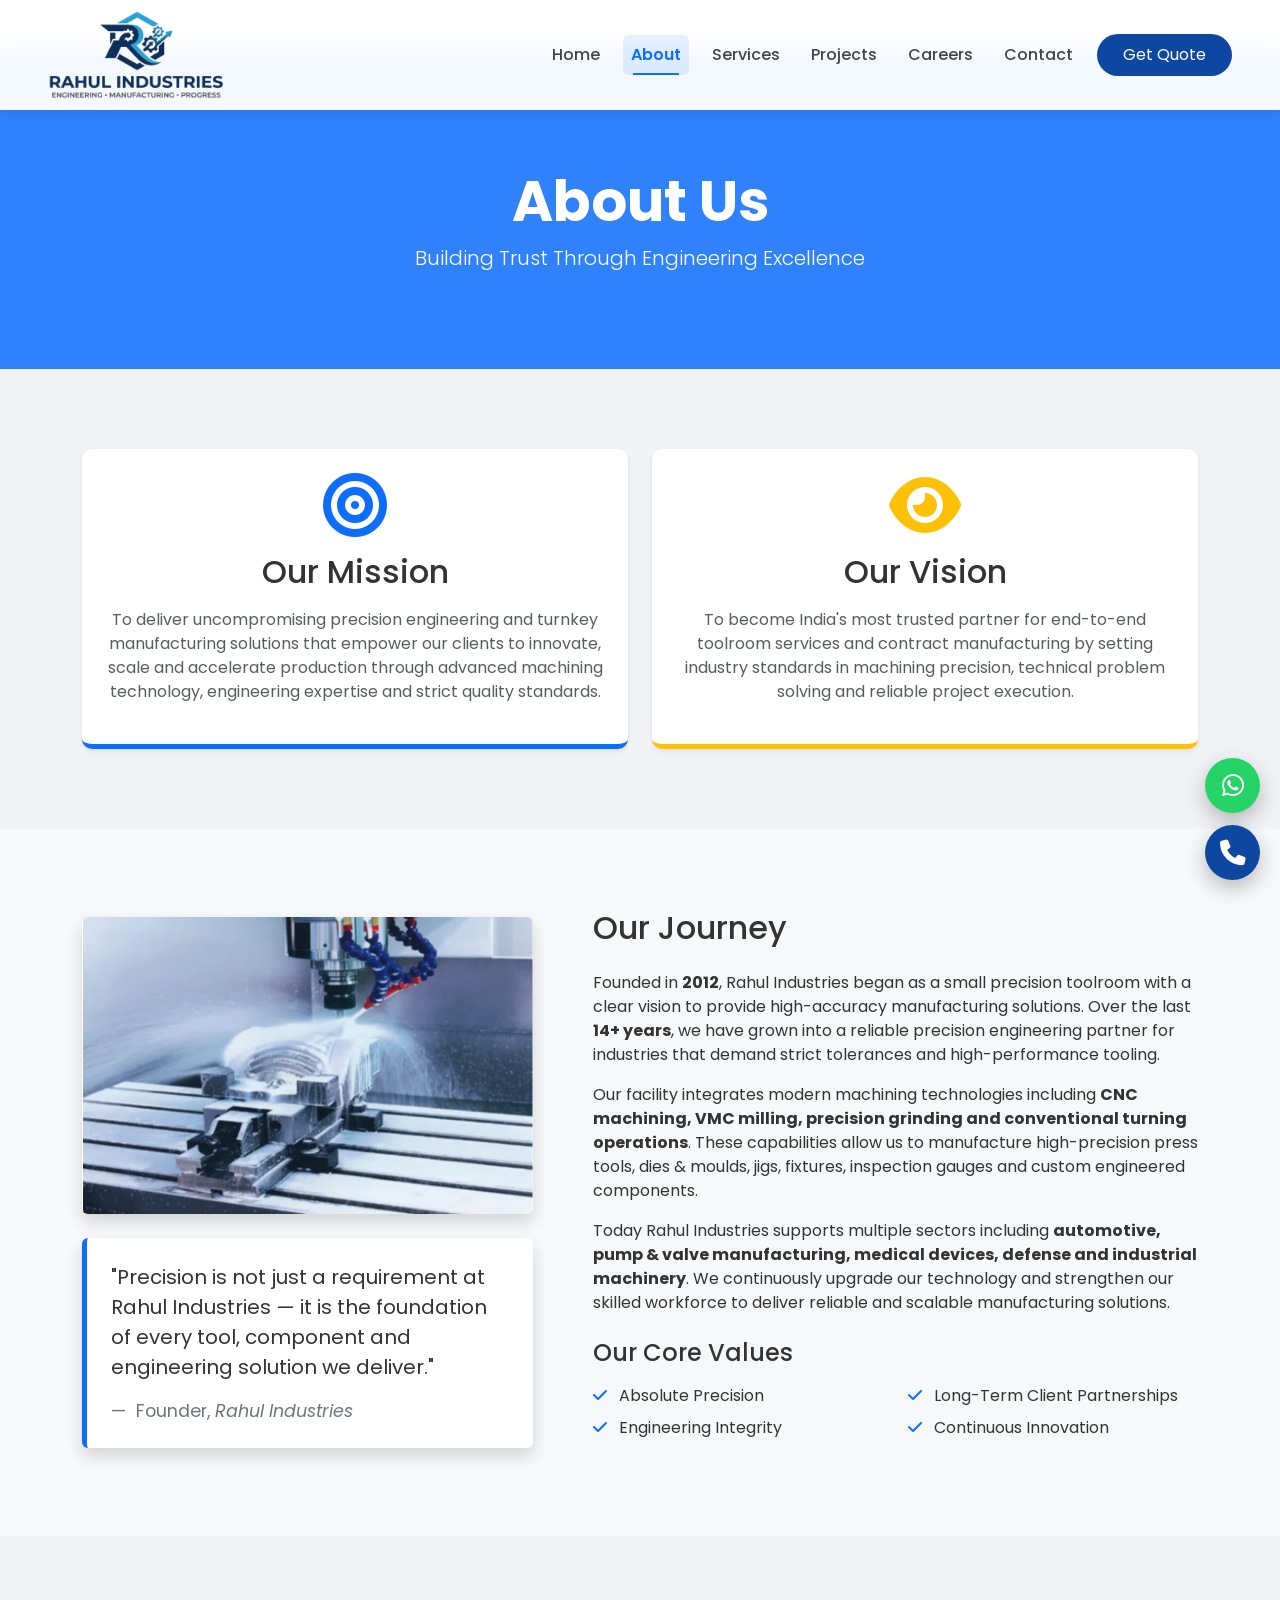
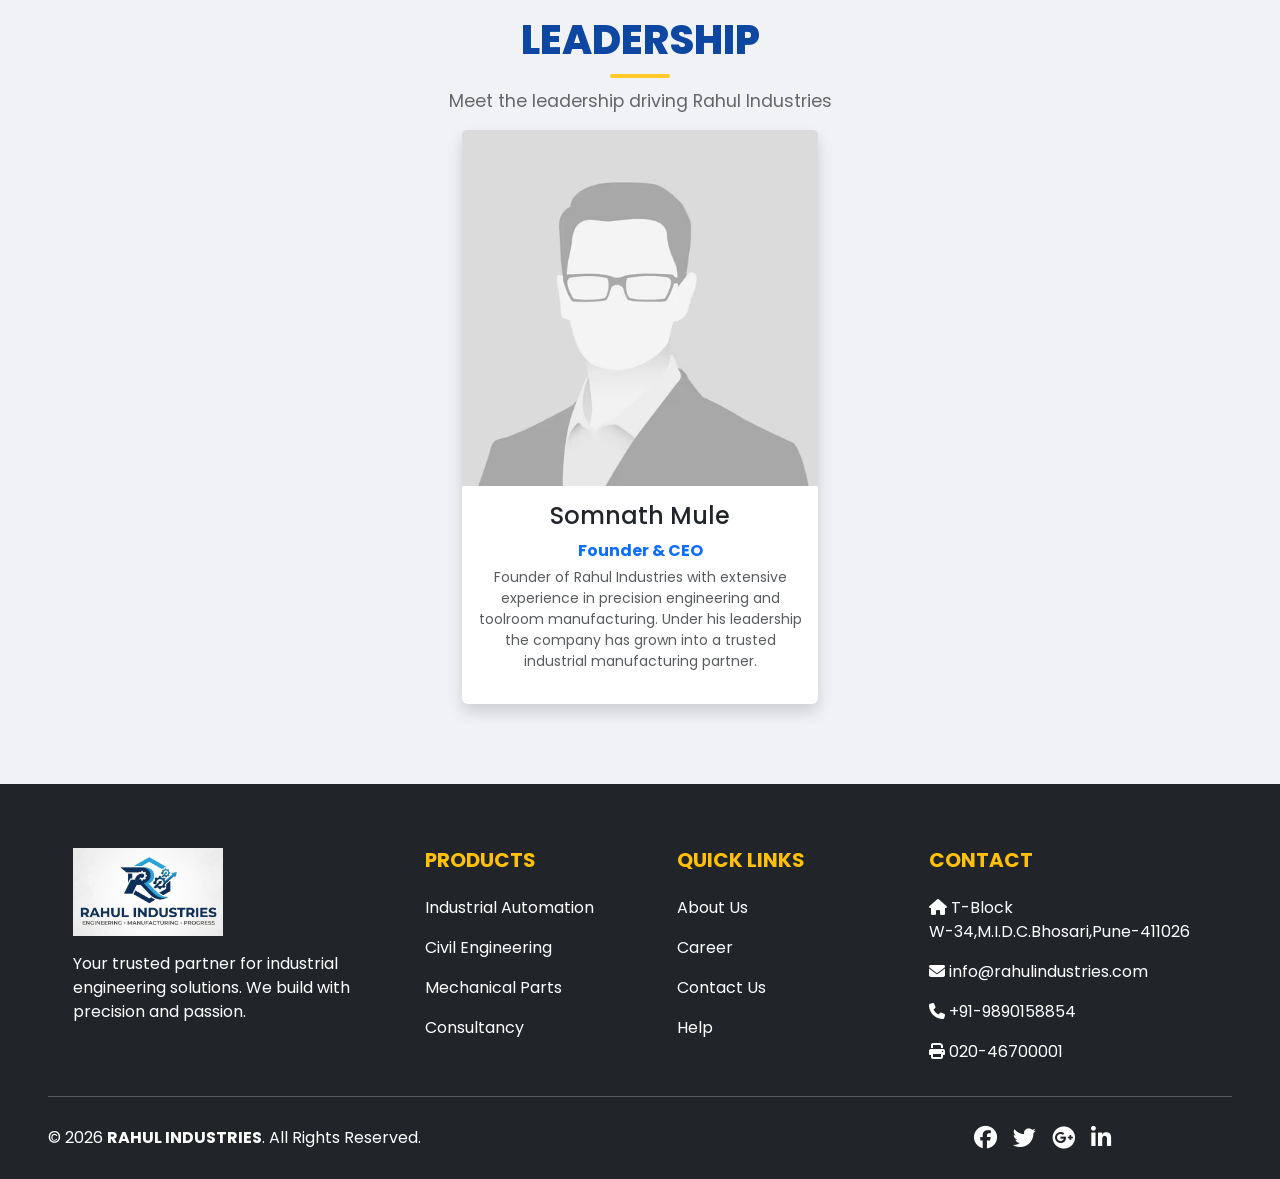
==== commit 7eb4effa: "up" ====
--- a/about.html
+++ b/about.html
@@ -324,14 +324,14 @@
                 </div>
                 <div class="col-12 col-md-5 col-lg-4">
                     <div class="text-center text-md-end social-links">
-                        <ul class="list-unstyled list-inline">
-                            <li class="list-inline-item"><a href="#" class="btn-floating btn-sm text-white"
+                        <ul class="list-unstyled d-flex justify-content-center gap-3 mb-0 p-0">
+                            <li><a href="#" class="btn-floating btn-sm text-white"
                                     style="font-size: 23px;"><i class="fab fa-facebook"></i></a></li>
-                            <li class="list-inline-item"><a href="#" class="btn-floating btn-sm text-white"
+                            <li><a href="#" class="btn-floating btn-sm text-white"
                                     style="font-size: 23px;"><i class="fab fa-twitter"></i></a></li>
-                            <li class="list-inline-item"><a href="#" class="btn-floating btn-sm text-white"
+                            <li><a href="#" class="btn-floating btn-sm text-white"
                                     style="font-size: 23px;"><i class="fab fa-google-plus"></i></a></li>
-                            <li class="list-inline-item"><a href="#" class="btn-floating btn-sm text-white"
+                            <li><a href="#" class="btn-floating btn-sm text-white"
                                     style="font-size: 23px;"><i class="fab fa-linkedin-in"></i></a></li>
                         </ul>
                     </div>
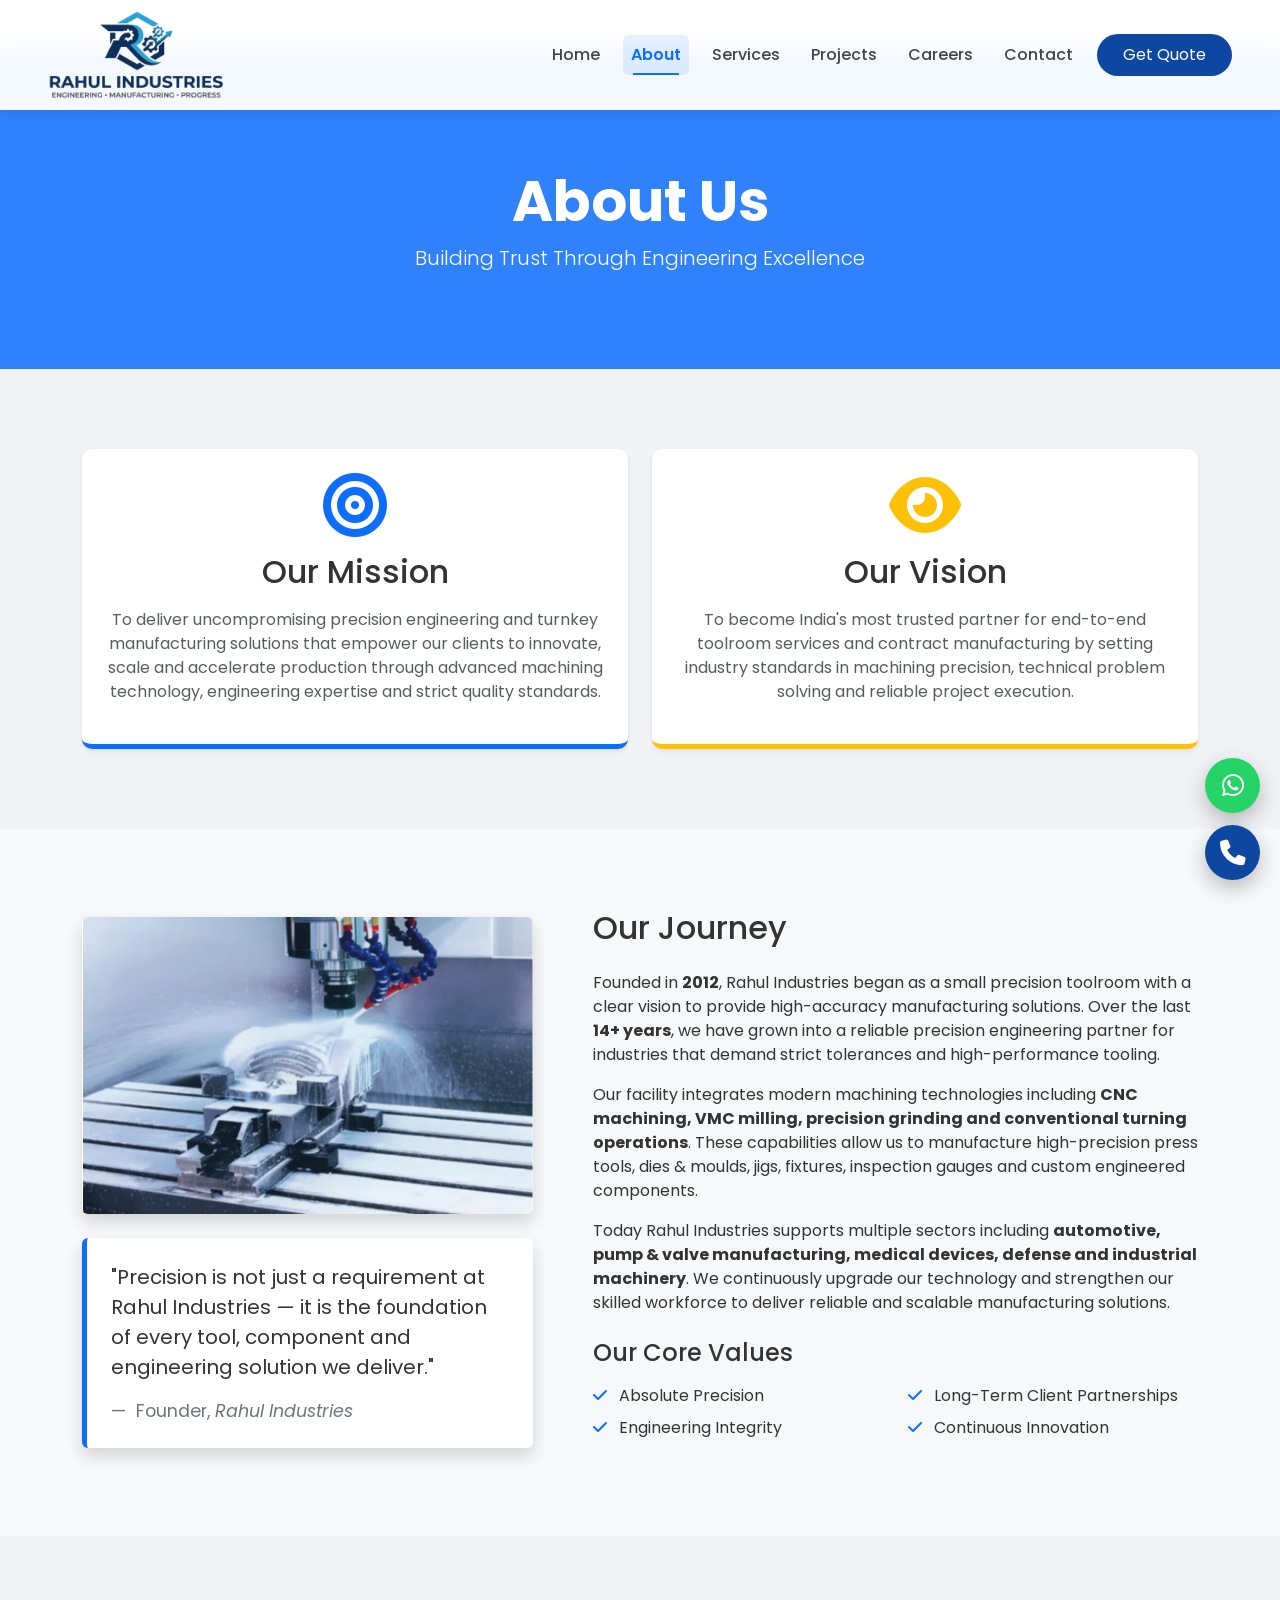
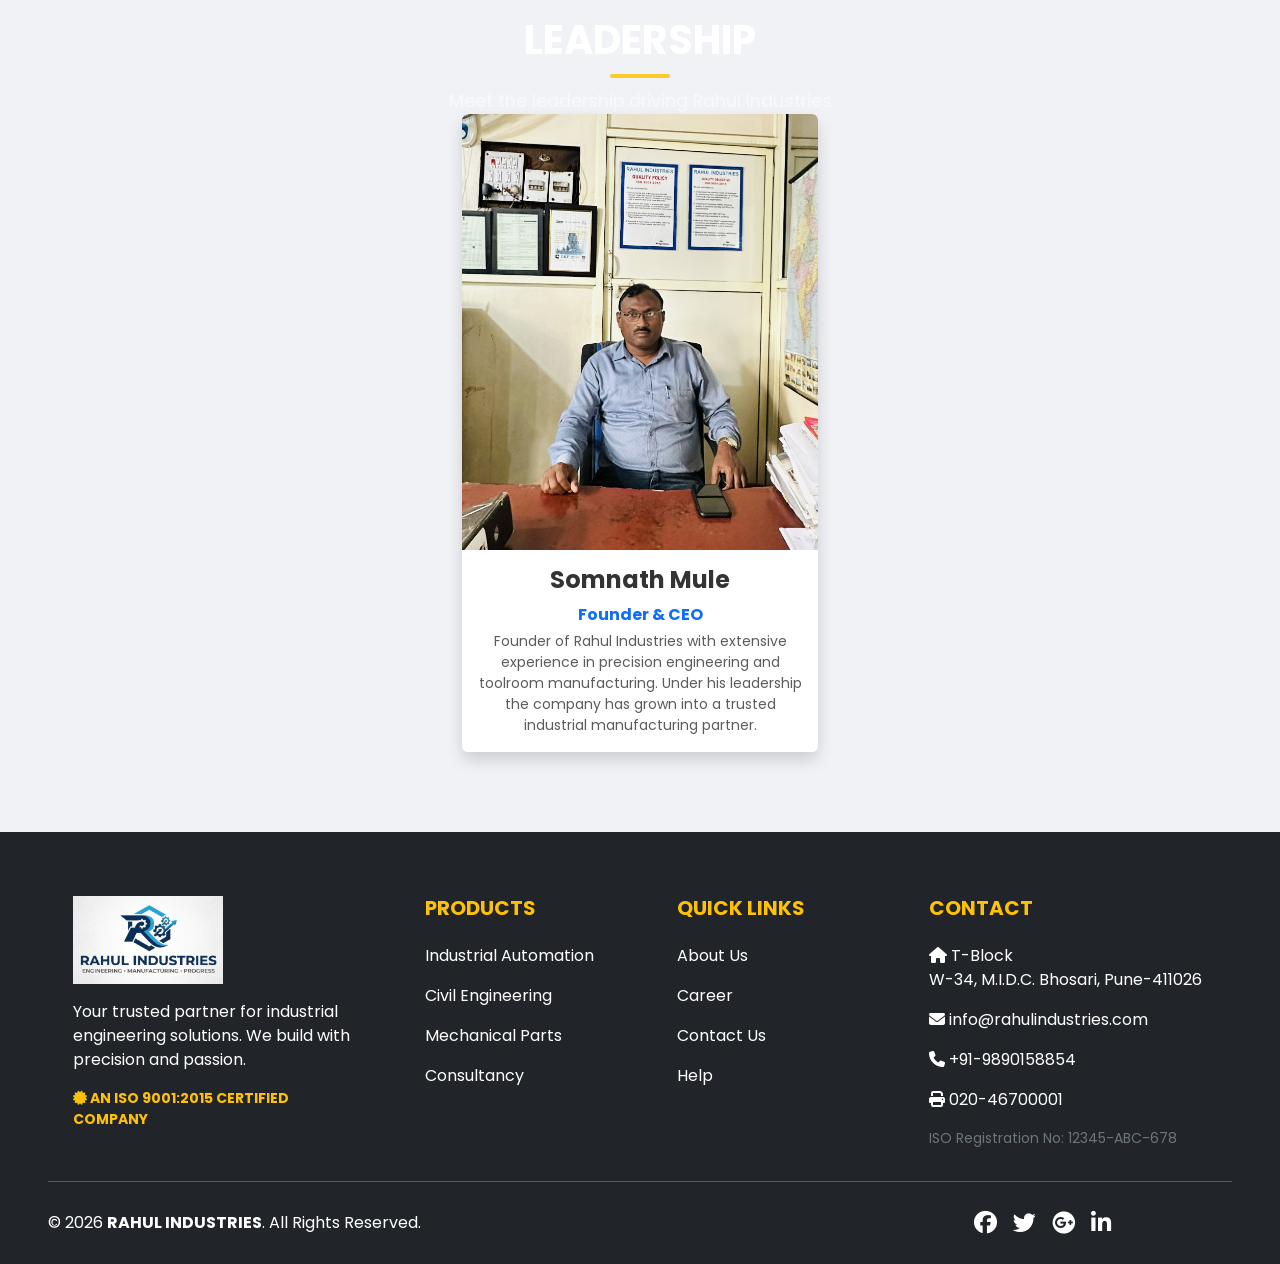
==== commit 46617061: "updated final" ====
--- a/about.html
+++ b/about.html
@@ -28,8 +28,10 @@
     <link rel="stylesheet" href="/assets/css/about.css">
 
     <!-- Favicon -->
-    <link rel="icon" type="image/png" sizes="32x32" href="/assets/images/Professional _RAHUL INDUSTRIES_ logo design.png">
-    <link rel="icon" type="image/png" sizes="16x16" href="/assets/images/Professional _RAHUL INDUSTRIES_ logo design.png">
+    <link rel="icon" type="image/png" sizes="32x32"
+        href="/assets/images/Professional _Rahul Engineers_ logo design.png">
+    <link rel="icon" type="image/png" sizes="16x16"
+        href="/assets/images/Professional _RAHUL INDUSTRIES_ logo design.png">
     <link rel="apple-touch-icon" href="/assets/images/Professional _RAHUL INDUSTRIES_ logo design.png">
 </head>
 
@@ -41,6 +43,7 @@
             <a class="navbar-brand custom-logo" href="index.html">
                 <div class="logo-container">
                     <img src="./assets/images/Rahul logo.png" alt="Rahul Industries Logo" class="logo-image">
+
                 </div>
             </a>
             <button class="navbar-toggler" type="button" data-bs-toggle="collapse" data-bs-target="#navbarNav">
@@ -49,7 +52,7 @@
             <div class="collapse navbar-collapse" id="navbarNav">
                 <ul class="navbar-nav ms-auto align-items-center">
                     <li class="nav-item"><a class="nav-link" href="index.html">Home</a></li>
-                    <li class="nav-item"><a class="nav-link" href="about.html">About</a></li>
+                    <li class="nav-item"><a class="nav-link active" href="about.html">About</a></li>
                     <li class="nav-item"><a class="nav-link" href="services.html">Services</a></li>
                     <li class="nav-item"><a class="nav-link" href="projects.html">Projects</a></li>
                     <li class="nav-item"><a class="nav-link" href="career.html">Careers</a></li>
@@ -232,55 +235,68 @@
 
 
 
-    <!-- ================= LEADERSHIP ================= -->
-    <section class="section-padding">
-
+    <style>
+        .parallax-section {
+            /* Replace with a professional industrial background image */
+            background-image: linear-gradient(rgba(0, 0, 0, 0.7), rgba(0, 0, 0, 0.7)), url('./assets/images/common-types-of-CNC-machine-900x600\ \(1\).jpg');
+            background-attachment: fixed;
+            background-position: center;
+            background-repeat: no-repeat;
+            background-size: cover;
+            color: white;
+        }
+
+        .team-card {
+            transition: transform 0.3s ease;
+            border: none;
+            overflow: hidden;
+        }
+
+        .team-card:hover {
+            transform: translateY(-10px);
+        }
+
+        /* Keeps the card text dark even if section is dark */
+        .team-card .card-body {
+            background: white;
+            color: #333;
+        }
+    </style>
+
+    <section class="section-padding parallax-section">
         <div class="container">
-
             <div class="section-title text-center" data-aos="fade-up">
-                <h2>Leadership</h2>
-                <p>Meet the leadership driving Rahul Industries</p>
+                <h2 class="text-white">Leadership</h2>
+                <p class="text-light">Meet the leadership driving Rahul Industries</p>
             </div>
 
             <div class="row justify-content-center">
-
-                <div class="col-md-6 col-lg-4">
-
+                <div class="col-md-6 col-lg-4" data-aos="zoom-in">
                     <div class="card team-card text-center shadow">
-
-                        <img src="./assets/images/grey-business-avatar-placeholder-vector-38508162.avif"
-                            class="card-img-top" alt="Founder">
+                        <div class="img-container">
+                            <img src="./assets/images/Owner RahulINdustries.jpg" class="card-img-top" alt="Founder">
+                        </div>
 
                         <div class="card-body">
-
-                            <h4 class="card-title">Somnath Mule</h4>
-
+                            <h4 class="card-title fw-bold">Somnath Mule</h4>
                             <p class="text-primary fw-bold mb-1">
                                 Founder & CEO
                             </p>
-
                             <p class="small text-muted">
                                 Founder of Rahul Industries with extensive experience
                                 in precision engineering and toolroom manufacturing.
                                 Under his leadership the company has grown into a
                                 trusted industrial manufacturing partner.
                             </p>
-
                         </div>
-
-                    </div>
-
-                </div>
-
-            </div>
-
-        </div>
-
+                    </div>
+                </div>
+            </div>
+        </div>
     </section>
 
-    <!-- Footer -->
+    <!-- ================= FOOTER ================= -->
     <footer class="bg-dark text-white pt-5 pb-4">
-        <!-- (Same footer as index.html for consistency) -->
         <div class="container-fluid px-4 px-lg-5 text-center text-md-start">
             <div class="row text-center text-md-start">
                 <div class="col-md-3 col-lg-3 col-xl-3 mx-auto mt-3">
@@ -289,19 +305,21 @@
                     <p>Your trusted partner for industrial engineering solutions. We build with precision and
                         passion.
                     </p>
-                </div>
+                    <p class="text-warning small fw-bold mt-2"><i class="fas fa-certificate mr-2"></i> AN ISO 9001:2015
+                        CERTIFIED COMPANY</p>
+                </div>
+
                 <div class="col-md-2 col-lg-2 col-xl-2 mx-auto mt-3">
                     <h5 class="text-uppercase mb-4 fw-bold text-warning">Products</h5>
                     <p><a href="services.html" class="text-white" style="text-decoration: none;">Industrial
                             Automation</a></p>
-                    <p><a href="services.html" class="text-white" style="text-decoration: none;">Civil
-                            Engineering</a>
-                    </p>
-                    <p><a href="services.html" class="text-white" style="text-decoration: none;">Mechanical
-                            Parts</a>
+                    <p><a href="services.html" class="text-white" style="text-decoration: none;">Civil Engineering</a>
+                    </p>
+                    <p><a href="services.html" class="text-white" style="text-decoration: none;">Mechanical Parts</a>
                     </p>
                     <p><a href="services.html" class="text-white" style="text-decoration: none;">Consultancy</a></p>
                 </div>
+
                 <div class="col-md-3 col-lg-2 col-xl-2 mx-auto mt-3">
                     <h5 class="text-uppercase mb-4 fw-bold text-warning">Quick Links</h5>
                     <p><a href="about.html" class="text-white" style="text-decoration: none;">About Us</a></p>
@@ -309,37 +327,40 @@
                     <p><a href="contact.html" class="text-white" style="text-decoration: none;">Contact Us</a></p>
                     <p><a href="#" class="text-white" style="text-decoration: none;">Help</a></p>
                 </div>
+
                 <div class="col-md-4 col-lg-3 col-xl-3 mx-auto mt-3">
                     <h5 class="text-uppercase mb-4 fw-bold text-warning">Contact</h5>
-                    <p><i class="fas fa-home mr-3"></i> T-Block <br>W-34,M.I.D.C.Bhosari,Pune-411026 </p>
+                    <p><i class="fas fa-home mr-3"></i> T-Block <br>W-34, M.I.D.C. Bhosari, Pune-411026 </p>
                     <p><i class="fas fa-envelope mr-3"></i> info@rahulindustries.com</p>
                     <p><i class="fas fa-phone mr-3"></i> +91-9890158854</p>
                     <p><i class="fas fa-print mr-3"></i> 020-46700001</p>
-                </div>
-            </div>
+                    <p class="small text-secondary mt-2">ISO Registration No: 12345-ABC-678</p>
+                </div>
+            </div>
+
             <hr class="mb-4">
+
             <div class="row align-items-center">
                 <div class="col-12 col-md-7 col-lg-8 text-center text-md-start">
                     <p class="mb-3 mb-md-0">© 2026 <strong>RAHUL INDUSTRIES</strong>. All Rights Reserved.</p>
                 </div>
                 <div class="col-12 col-md-5 col-lg-4">
-                    <div class="text-center text-md-end social-links">
+                    <div class="text-center social-links">
                         <ul class="list-unstyled d-flex justify-content-center gap-3 mb-0 p-0">
-                            <li><a href="#" class="btn-floating btn-sm text-white"
-                                    style="font-size: 23px;"><i class="fab fa-facebook"></i></a></li>
-                            <li><a href="#" class="btn-floating btn-sm text-white"
-                                    style="font-size: 23px;"><i class="fab fa-twitter"></i></a></li>
-                            <li><a href="#" class="btn-floating btn-sm text-white"
-                                    style="font-size: 23px;"><i class="fab fa-google-plus"></i></a></li>
-                            <li><a href="#" class="btn-floating btn-sm text-white"
-                                    style="font-size: 23px;"><i class="fab fa-linkedin-in"></i></a></li>
+                            <li><a href="#" class="btn-floating btn-sm text-white" style="font-size: 23px;"><i
+                                        class="fab fa-facebook"></i></a></li>
+                            <li><a href="#" class="btn-floating btn-sm text-white" style="font-size: 23px;"><i
+                                        class="fab fa-twitter"></i></a></li>
+                            <li><a href="#" class="btn-floating btn-sm text-white" style="font-size: 23px;"><i
+                                        class="fab fa-google-plus"></i></a></li>
+                            <li><a href="#" class="btn-floating btn-sm text-white" style="font-size: 23px;"><i
+                                        class="fab fa-linkedin-in"></i></a></li>
                         </ul>
                     </div>
                 </div>
             </div>
         </div>
     </footer>
-
     <!-- ================= FLOATING ACTION BUTTONS ================= -->
     <div class="floating-actions">
 
--- a/assets/css/style.css
+++ b/assets/css/style.css
@@ -603,11 +603,17 @@
     position: relative;
     z-index: 2;
     box-shadow: 0 5px 15px rgba(255, 202, 40, 0.4);
+    transition: transform 0.3s ease-in-out;
 }
 
 .step-content h5 {
     font-weight: 700;
     margin-bottom: 10px;
+}
+
+.process-step:hover .step-number {
+    transform: scale(1.15) translateY(-5px);
+    box-shadow: 0 10px 25px rgba(255, 202, 40, 0.6);
 }
 
 /* Connecting line for desktop */
@@ -907,7 +913,7 @@
 
     /* This container usually causes the overflow if it has a fixed width */
     .navbar .container,
-    .container-fluid {
+    .navbar .container-fluid {
         display: flex !important;
         justify-content: space-between !important;
         align-items: center !important;
@@ -1070,4 +1076,93 @@
         transform: translateY(0);
         opacity: 1;
     }
+}
+
+/* =========================================
+   Industry Marquee Animation
+   ========================================= */
+.industry-marquee {
+    width: 100%;
+    overflow: hidden;
+    white-space: nowrap;
+    position: relative;
+    padding: 20px 0;
+}
+
+.industry-marquee::before,
+.industry-marquee::after {
+    content: '';
+    position: absolute;
+    top: 0;
+    width: 15rem;
+    height: 100%;
+    z-index: 2;
+    pointer-events: none;
+}
+
+.industry-marquee::before {
+    left: 0;
+    background: linear-gradient(to right, #212529, transparent);
+}
+
+.industry-marquee::after {
+    right: 0;
+    background: linear-gradient(to left, #212529, transparent);
+}
+
+.industry-track {
+    display: inline-flex;
+    animation: scroll-industries 30s linear infinite;
+}
+
+.industry-track:hover {
+    animation-play-state: paused;
+}
+
+.industry-item {
+    display: inline-flex;
+    flex-direction: column;
+    align-items: center;
+    justify-content: center;
+    width: 250px;
+    padding: 30px;
+    margin: 0 15px;
+    background: rgba(255, 255, 255, 0.05);
+    border: 1px solid rgba(255, 255, 255, 0.1);
+    border-radius: 12px;
+    transition: transform 0.3s ease, background 0.3s ease;
+    cursor: pointer;
+}
+
+.industry-item:hover {
+    transform: translateY(-10px);
+    background: rgba(255, 202, 40, 0.15);
+    border-color: var(--secondary-color, #ffca28);
+}
+
+.industry-item h5 {
+    margin-top: 15px;
+    font-weight: 600;
+    letter-spacing: 1px;
+}
+
+@keyframes scroll-industries {
+    0% { transform: translateX(0); }
+    100% { transform: translateX(calc(-250px * 8 - 30px * 8)); }
+}
+
+@media (max-width: 768px) {
+    .industry-marquee::before,
+    .industry-marquee::after {
+        width: 3rem;
+    }
+    .industry-item {
+        width: 200px;
+        padding: 20px;
+        margin: 0 10px;
+    }
+    @keyframes scroll-industries {
+        0% { transform: translateX(0); }
+        100% { transform: translateX(calc(-200px * 8 - 20px * 8)); }
+    }
 }
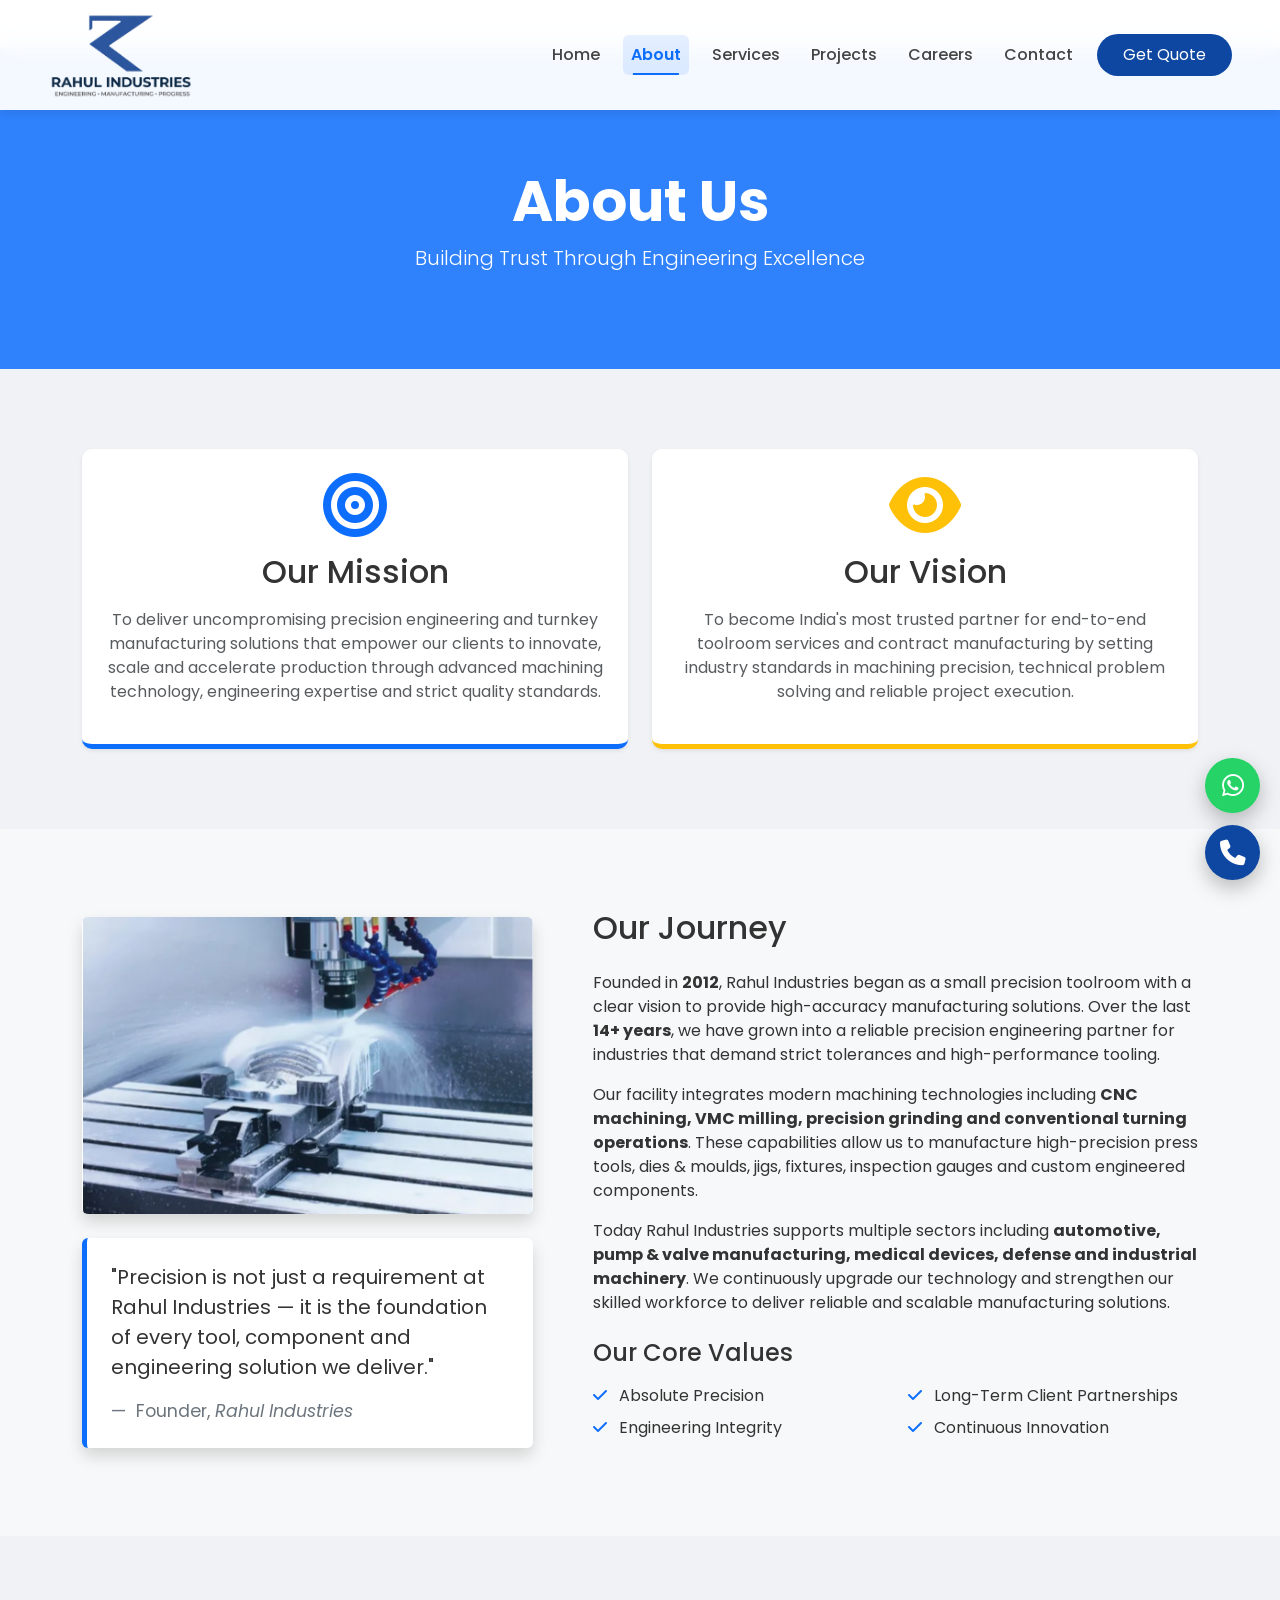
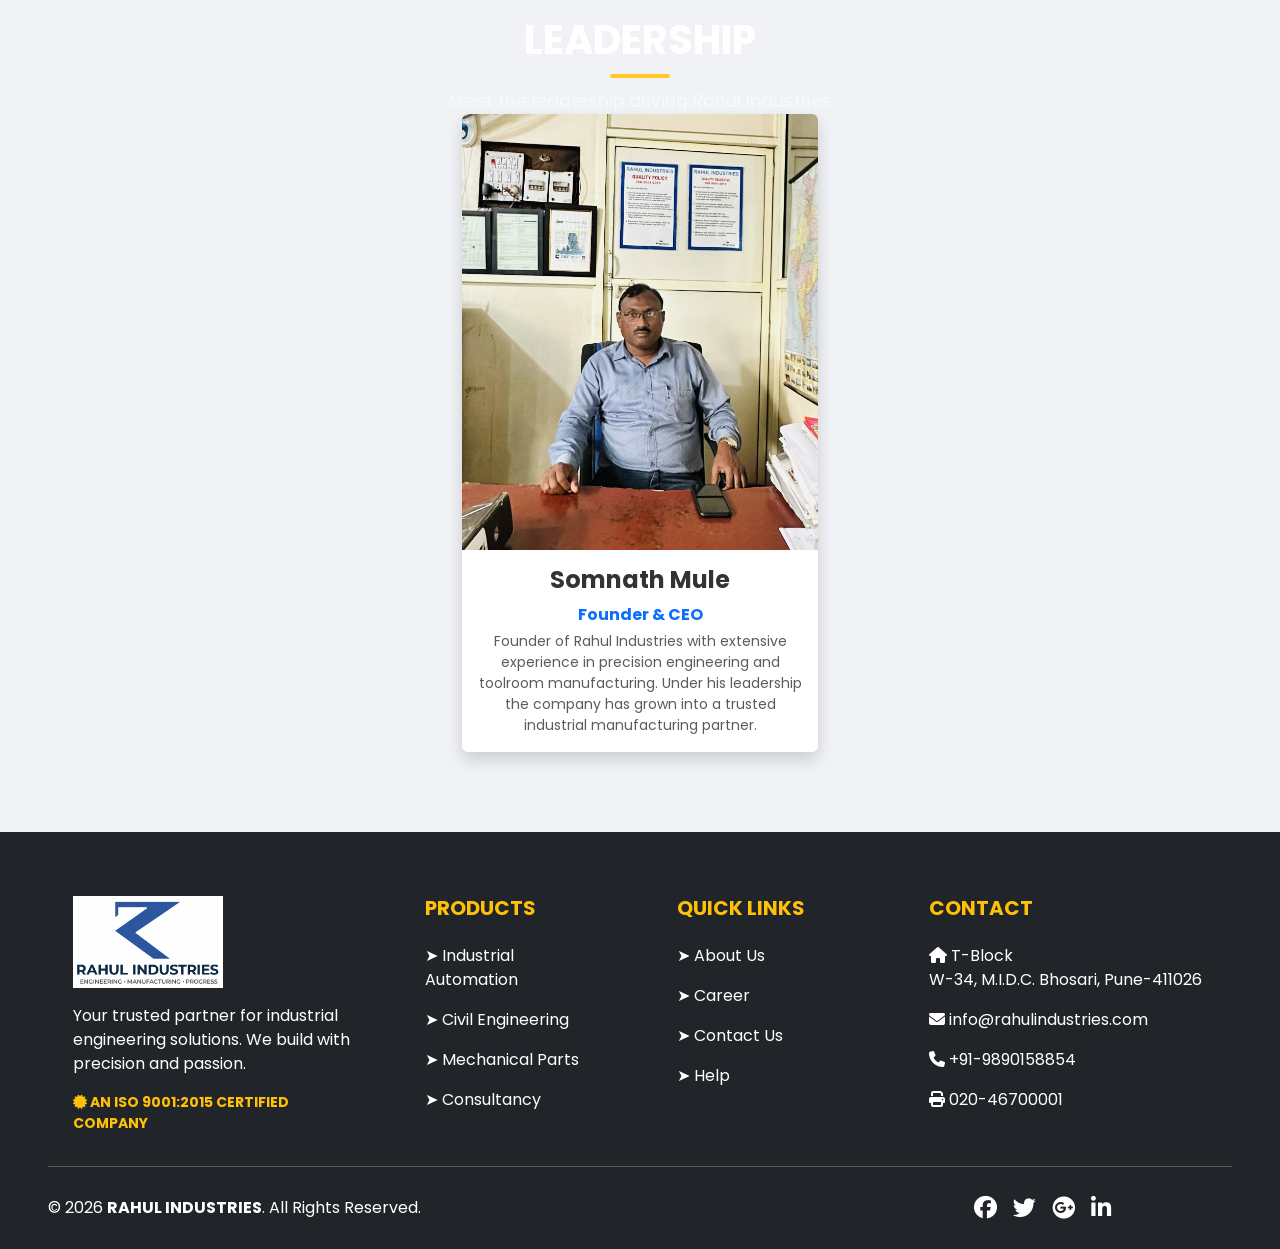
==== commit 4d733dad: "update" ====
--- a/about.html
+++ b/about.html
@@ -5,11 +5,20 @@
     <!-- SEO -->
     <meta charset="UTF-8">
     <meta name="viewport" content="width=device-width, initial-scale=1">
-    <title>RAHUL INDUSTRIES | Precision Tools & Machine Parts</title>
+    <title>About Us | RAHUL INDUSTRIES</title>
     <meta name="description"
-        content="Manufacturer of precision tools and machine parts using CNC, VMC, Lathe and advanced machining. Trusted industrial manufacturing partner.">
-    <meta name="keywords" content="CNC Machining, VMC Manufacturing, Lathe Machine Parts, Precision Tools Manufacturer">
+        content="Learn about RAHUL INDUSTRIES, our 14+ years of experience in precision engineering, CNC machining, and our mission to deliver quality industrial manufacturing solutions.">
+    <meta name="keywords"
+        content="About RAHUL INDUSTRIES, CNC Machining, VMC Manufacturing, Precision Engineering, Toolroom">
     <meta name="author" content="RAHUL INDUSTRIES">
+    <link rel="canonical" href="https://rahulindustries.com/about.html" />
+
+    <!-- Open Graph / Social -->
+    <meta property="og:title" content="About Us | RAHUL INDUSTRIES">
+    <meta property="og:description"
+        content="Learn about RAHUL INDUSTRIES, our 14+ years of experience in precision engineering and reliable manufacturing solutions.">
+    <meta property="og:type" content="website">
+    <meta property="og:url" content="https://rahulindustries.com/about.html">
 
     <!-- Bootstrap 5 CSS -->
     <link href="https://cdn.jsdelivr.net/npm/bootstrap@5.3.3/dist/css/bootstrap.min.css" rel="stylesheet">
@@ -42,8 +51,9 @@
         <div class="container-fluid px-4 px-lg-5">
             <a class="navbar-brand custom-logo" href="index.html">
                 <div class="logo-container">
-                    <img src="./assets/images/Rahul logo.png" alt="Rahul Industries Logo" class="logo-image">
-
+                    <img src="./assets/images/Rahul_Industries__Logo-removebg-preview.png" alt="Rahul Industries Logo"
+                        class="logo-image">
+                    <!-- <span class="company-name">RAHUL INDUSTRIES</span> -->
                 </div>
             </a>
             <button class="navbar-toggler" type="button" data-bs-toggle="collapse" data-bs-target="#navbarNav">
@@ -238,7 +248,7 @@
     <style>
         .parallax-section {
             /* Replace with a professional industrial background image */
-            background-image: linear-gradient(rgba(0, 0, 0, 0.7), rgba(0, 0, 0, 0.7)), url('./assets/images/common-types-of-CNC-machine-900x600\ \(1\).jpg');
+            background-image: linear-gradient(rgba(0, 0, 0, 0.6), rgba(0, 0, 0, 0.7)), url('./assets/images/common-types-of-CNC-machine-900x600\ \(1\).jpg');
             background-attachment: fixed;
             background-position: center;
             background-repeat: no-repeat;
@@ -300,7 +310,7 @@
         <div class="container-fluid px-4 px-lg-5 text-center text-md-start">
             <div class="row text-center text-md-start">
                 <div class="col-md-3 col-lg-3 col-xl-3 mx-auto mt-3">
-                    <img src="./assets/images/Rahul logo white.png" alt="Rahul Industries Logo"
+                    <img src="./assets/images/Rahul_Industries _Logo.png" alt="Rahul Industries Logo"
                         class="footer-logo mb-3">
                     <p>Your trusted partner for industrial engineering solutions. We build with precision and
                         passion.
@@ -334,7 +344,7 @@
                     <p><i class="fas fa-envelope mr-3"></i> info@rahulindustries.com</p>
                     <p><i class="fas fa-phone mr-3"></i> +91-9890158854</p>
                     <p><i class="fas fa-print mr-3"></i> 020-46700001</p>
-                    <p class="small text-secondary mt-2">ISO Registration No: 12345-ABC-678</p>
+                    <!-- <p class="small text-secondary mt-2">ISO Registration No: 12345-ABC-678</p> -->
                 </div>
             </div>
 
@@ -365,7 +375,7 @@
     <div class="floating-actions">
 
         <!-- WhatsApp Button -->
-        <a href="https://wa.me/91-9890158854" target="_blank" class="fab-btn whatsapp" aria-label="Chat on WhatsApp">
+        <a href="https://wa.me/919890158854" target="_blank" class="fab-btn whatsapp" aria-label="Chat on WhatsApp">
             <i class="fab fa-whatsapp"></i>
         </a>
 
@@ -381,48 +391,7 @@
     <script src="https://unpkg.com/aos@2.3.1/dist/aos.js"></script>
     <script src="assets/js/script.js"></script>
 
-    <script>
-
-        // Disable Right Click
-        document.addEventListener("contextmenu", function (e) {
-            e.preventDefault();
-        });
-
-        // Disable Keyboard Shortcuts
-        document.onkeydown = function (e) {
-
-            // F12
-            if (e.keyCode == 123) {
-                return false;
-            }
-
-            // Ctrl+Shift+I
-            if (e.ctrlKey && e.shiftKey && e.keyCode == 73) {
-                return false;
-            }
-
-            // Ctrl+Shift+J
-            if (e.ctrlKey && e.shiftKey && e.keyCode == 74) {
-                return false;
-            }
-
-            // Ctrl+U
-            if (e.ctrlKey && e.keyCode == 85) {
-                return false;
-            }
-
-            // Ctrl+S
-            if (e.ctrlKey && e.keyCode == 83) {
-                return false;
-            }
-
-            // Ctrl+C
-            if (e.ctrlKey && e.keyCode == 67) {
-                return false;
-            }
-        };
-
-    </script>
+
 </body>
 
 </html>
--- a/assets/css/style.css
+++ b/assets/css/style.css
@@ -744,19 +744,42 @@
 /* Call */
 .fab-btn.call {
     background-color: var(--primary-color);
-    animation: pulse-pop-call 2s infinite 1s; /* 1s offset so they alternate */
+    animation: pulse-pop-call 2s infinite 1s;
+    /* 1s offset so they alternate */
 }
 
 @keyframes pulse-pop {
-    0% { transform: scale(1); box-shadow: 0 0 0 0 rgba(37, 211, 102, 0.7); }
-    70% { transform: scale(1.15); box-shadow: 0 0 0 15px rgba(37, 211, 102, 0); }
-    100% { transform: scale(1); box-shadow: 0 0 0 0 rgba(37, 211, 102, 0); }
+    0% {
+        transform: scale(1);
+        box-shadow: 0 0 0 0 rgba(37, 211, 102, 0.7);
+    }
+
+    70% {
+        transform: scale(1.15);
+        box-shadow: 0 0 0 15px rgba(37, 211, 102, 0);
+    }
+
+    100% {
+        transform: scale(1);
+        box-shadow: 0 0 0 0 rgba(37, 211, 102, 0);
+    }
 }
 
 @keyframes pulse-pop-call {
-    0% { transform: scale(1); box-shadow: 0 0 0 0 rgba(12, 4, 119, 0.7); }
-    70% { transform: scale(1.15); box-shadow: 0 0 0 15px rgba(12, 4, 119, 0); }
-    100% { transform: scale(1); box-shadow: 0 0 0 0 rgba(12, 4, 119, 0); }
+    0% {
+        transform: scale(1);
+        box-shadow: 0 0 0 0 rgba(12, 4, 119, 0.7);
+    }
+
+    70% {
+        transform: scale(1.15);
+        box-shadow: 0 0 0 15px rgba(12, 4, 119, 0);
+    }
+
+    100% {
+        transform: scale(1);
+        box-shadow: 0 0 0 0 rgba(12, 4, 119, 0);
+    }
 }
 
 
@@ -765,11 +788,12 @@
    Mobile Fixes
    =============================== */
 @media (max-width: 768px) {
+
     /* Prevent floating buttons from overlapping footer content */
     footer {
         padding-bottom: 90px !important;
     }
-    
+
     /* Reduce padding on mobile so cards don't become excessively tall */
     #reviews .glass-card {
         padding: 20px;
@@ -798,6 +822,7 @@
 ::-webkit-scrollbar-thumb:hover {
     background-color: var(--primary-color);
 }
+
 .navbar .nav-link {
     position: relative;
     font-weight: 500;
@@ -1147,22 +1172,50 @@
 }
 
 @keyframes scroll-industries {
-    0% { transform: translateX(0); }
-    100% { transform: translateX(calc(-250px * 8 - 30px * 8)); }
+    0% {
+        transform: translateX(0);
+    }
+
+    100% {
+        transform: translateX(calc(-250px * 8 - 30px * 8));
+    }
 }
 
 @media (max-width: 768px) {
+
     .industry-marquee::before,
     .industry-marquee::after {
         width: 3rem;
     }
+
     .industry-item {
         width: 200px;
         padding: 20px;
         margin: 0 10px;
     }
+
     @keyframes scroll-industries {
-        0% { transform: translateX(0); }
-        100% { transform: translateX(calc(-200px * 8 - 20px * 8)); }
-    }
+        0% {
+            transform: translateX(0);
+        }
+
+        100% {
+            transform: translateX(calc(-200px * 8 - 20px * 8));
+        }
+    }
+}
+
+footer .col-md-2 a::before,
+footer .col-md-3 a::before {
+    content: "➤ ";
+}
+
+
+footer a {
+    transition: all 0.3s ease;
+}
+
+footer a:hover {
+    padding-left: 5px;
+    color: #ffc107 !important;
 }
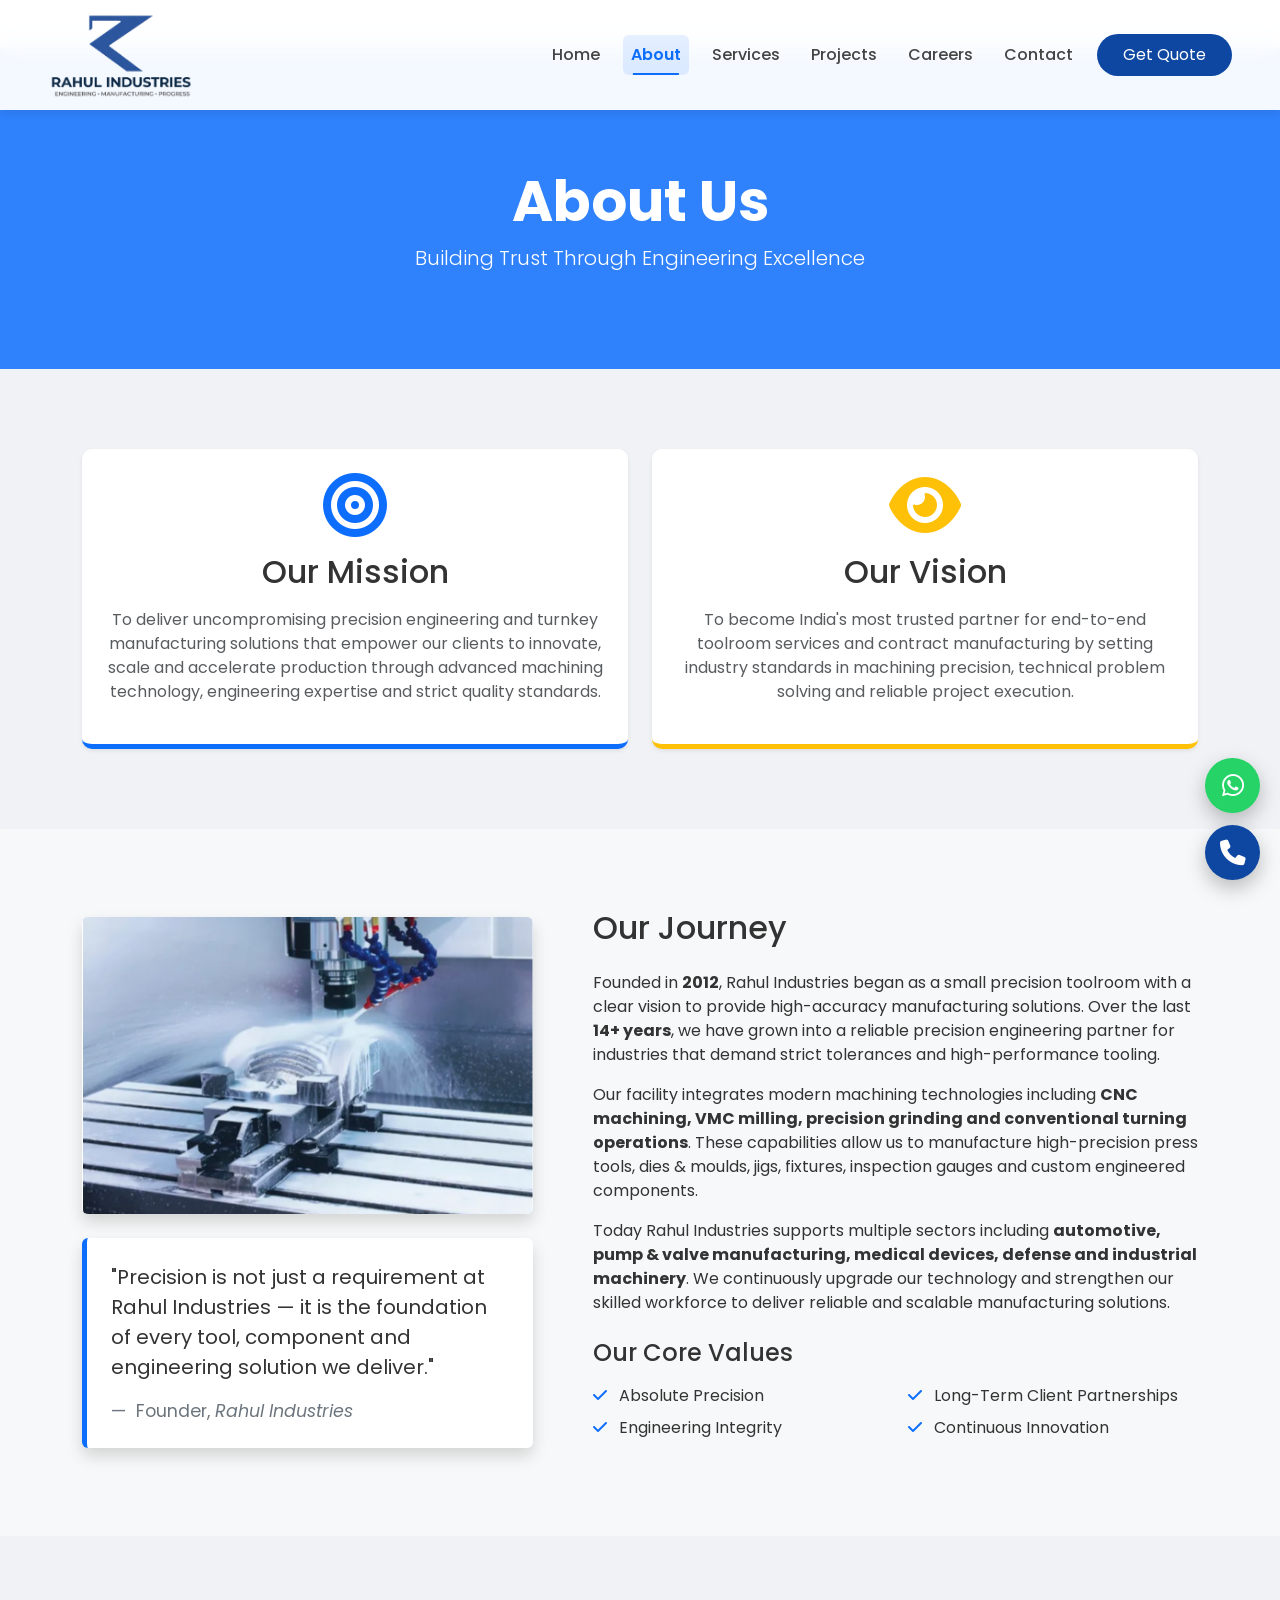
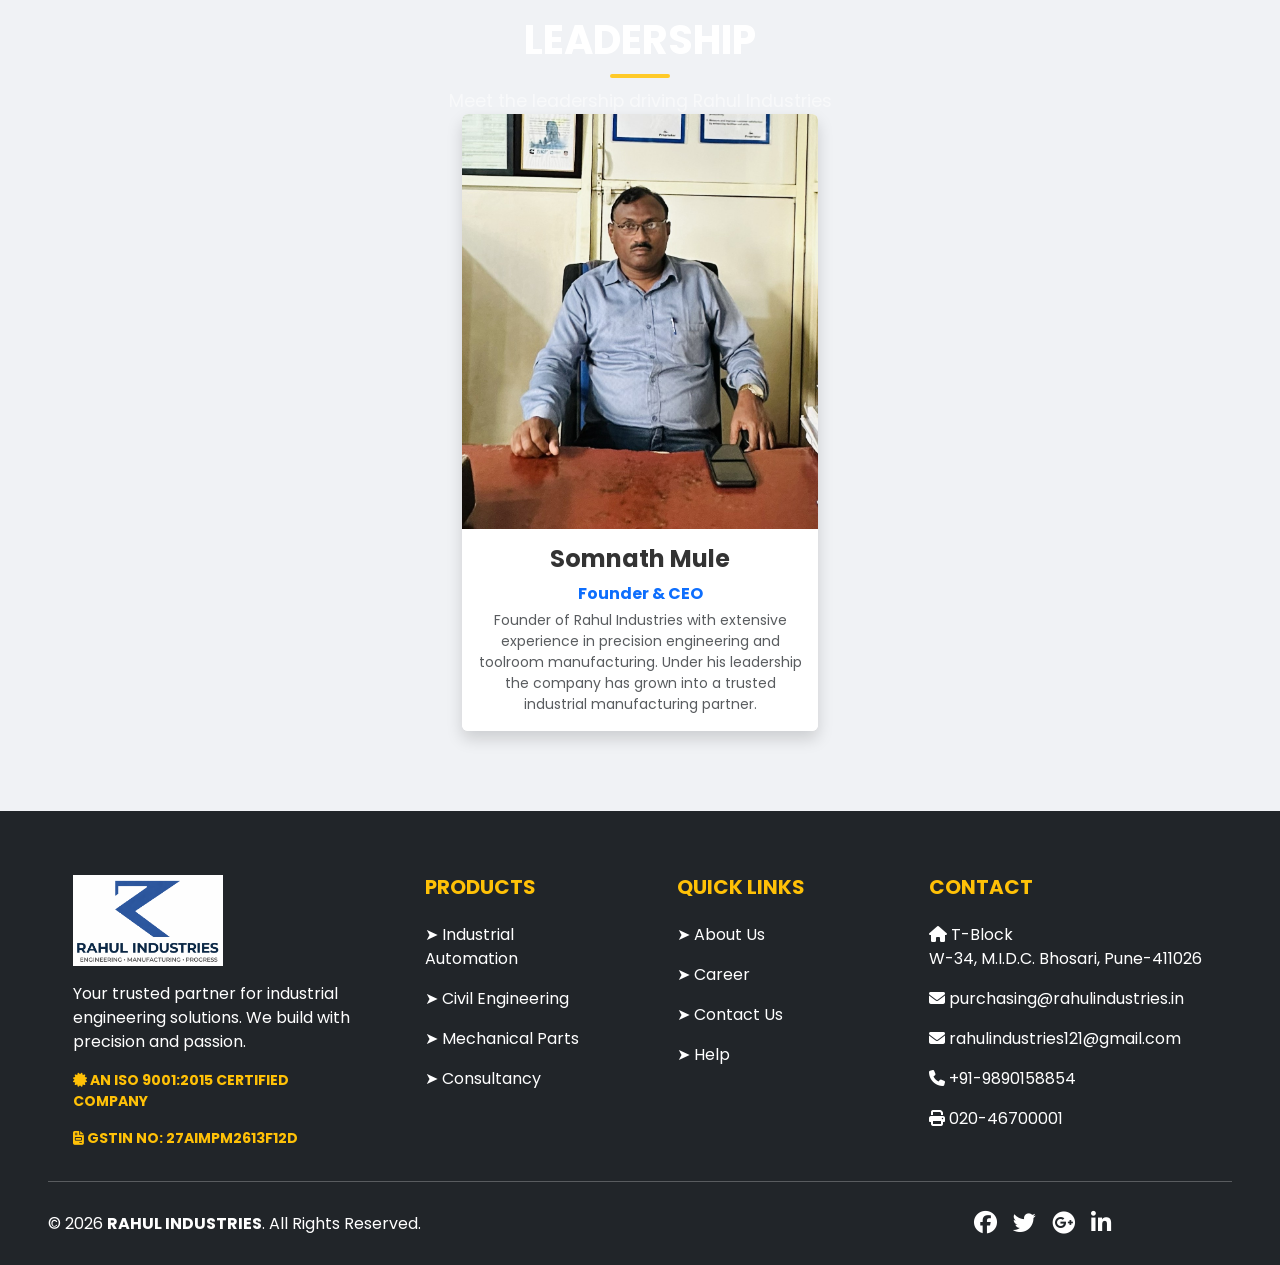
==== commit 6b221771: "updated" ====
--- a/about.html
+++ b/about.html
@@ -317,6 +317,7 @@
                     </p>
                     <p class="text-warning small fw-bold mt-2"><i class="fas fa-certificate mr-2"></i> AN ISO 9001:2015
                         CERTIFIED COMPANY</p>
+                    <p class="text-warning small fw-bold mt-1"><i class="fas fa-file-invoice mr-2"></i> GSTIN NO: 27AIMPM2613F12D</p>
                 </div>
 
                 <div class="col-md-2 col-lg-2 col-xl-2 mx-auto mt-3">
@@ -341,7 +342,8 @@
                 <div class="col-md-4 col-lg-3 col-xl-3 mx-auto mt-3">
                     <h5 class="text-uppercase mb-4 fw-bold text-warning">Contact</h5>
                     <p><i class="fas fa-home mr-3"></i> T-Block <br>W-34, M.I.D.C. Bhosari, Pune-411026 </p>
-                    <p><i class="fas fa-envelope mr-3"></i> info@rahulindustries.com</p>
+                    <p><i class="fas fa-envelope mr-3"></i> purchasing@rahulindustries.in</p>
+                    <p><i class="fas fa-envelope mr-3"></i> rahulindustries121@gmail.com</p>
                     <p><i class="fas fa-phone mr-3"></i> +91-9890158854</p>
                     <p><i class="fas fa-print mr-3"></i> 020-46700001</p>
                     <!-- <p class="small text-secondary mt-2">ISO Registration No: 12345-ABC-678</p> -->
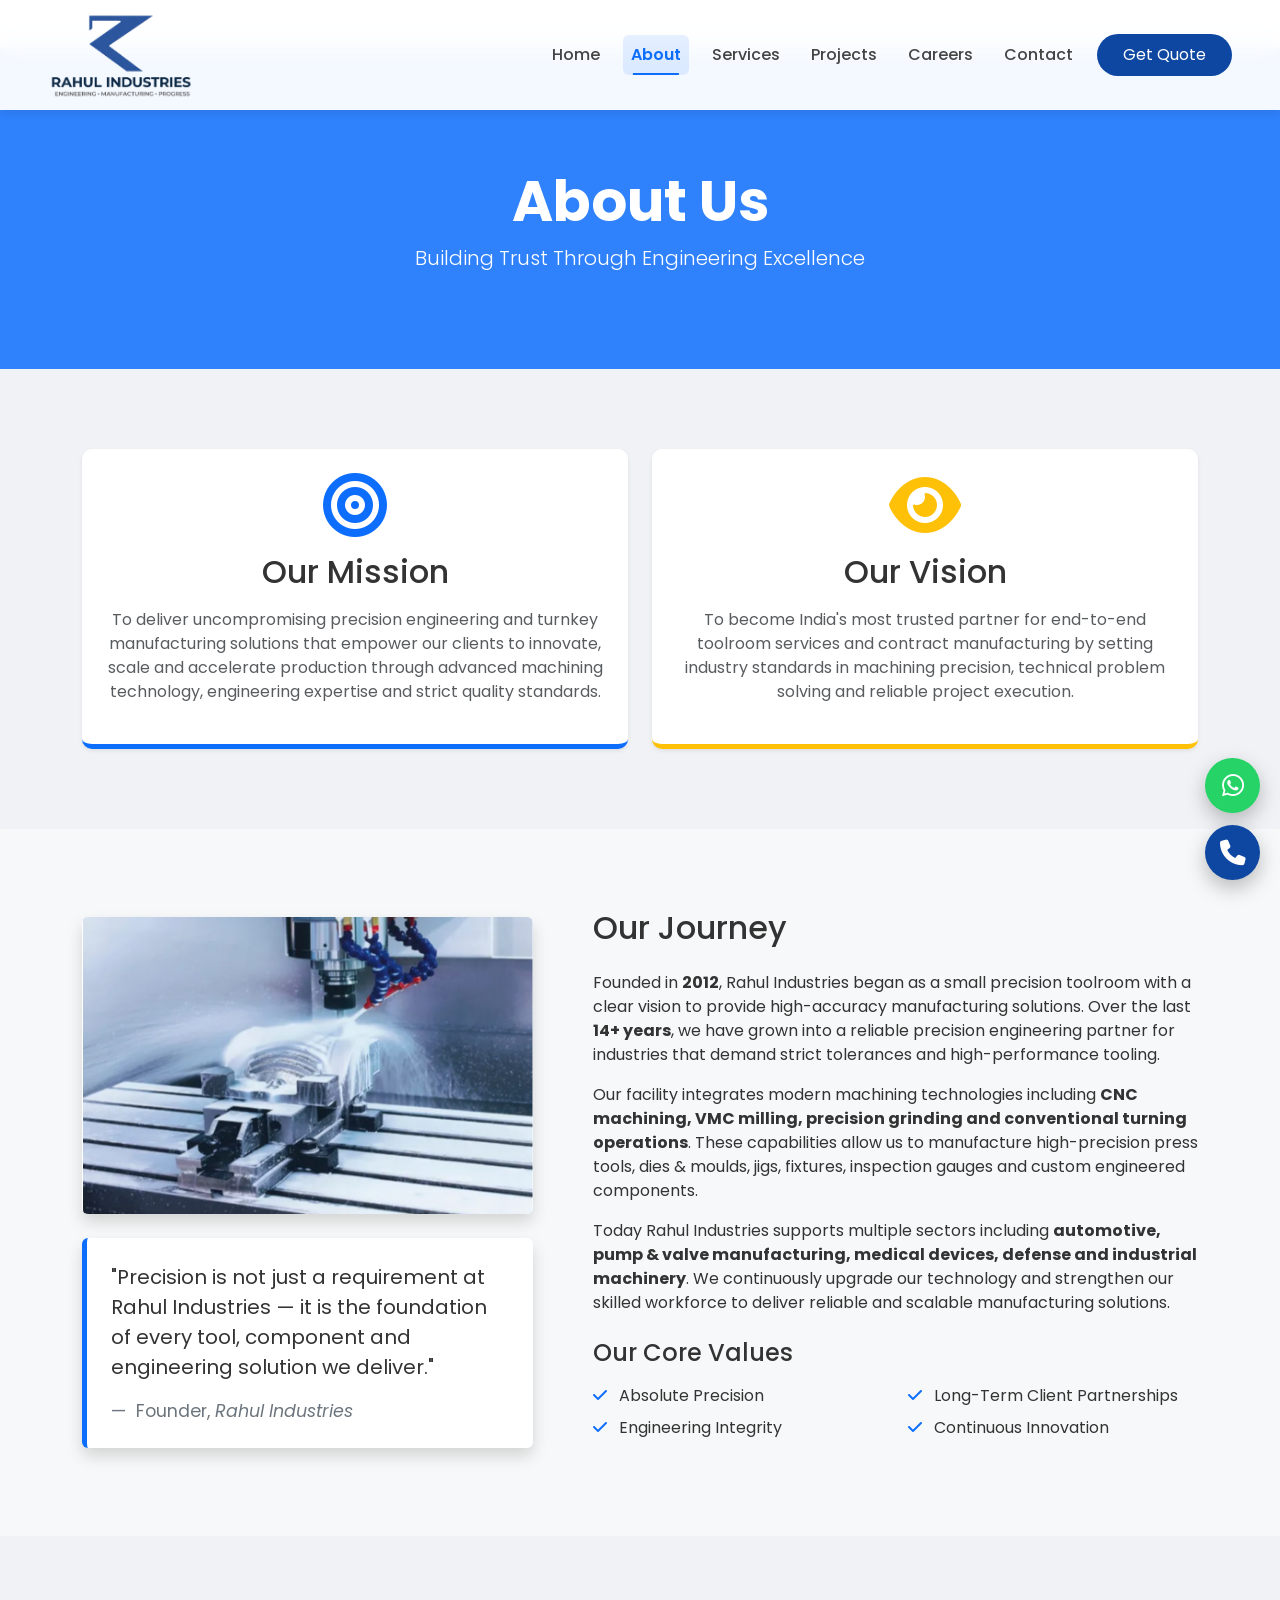
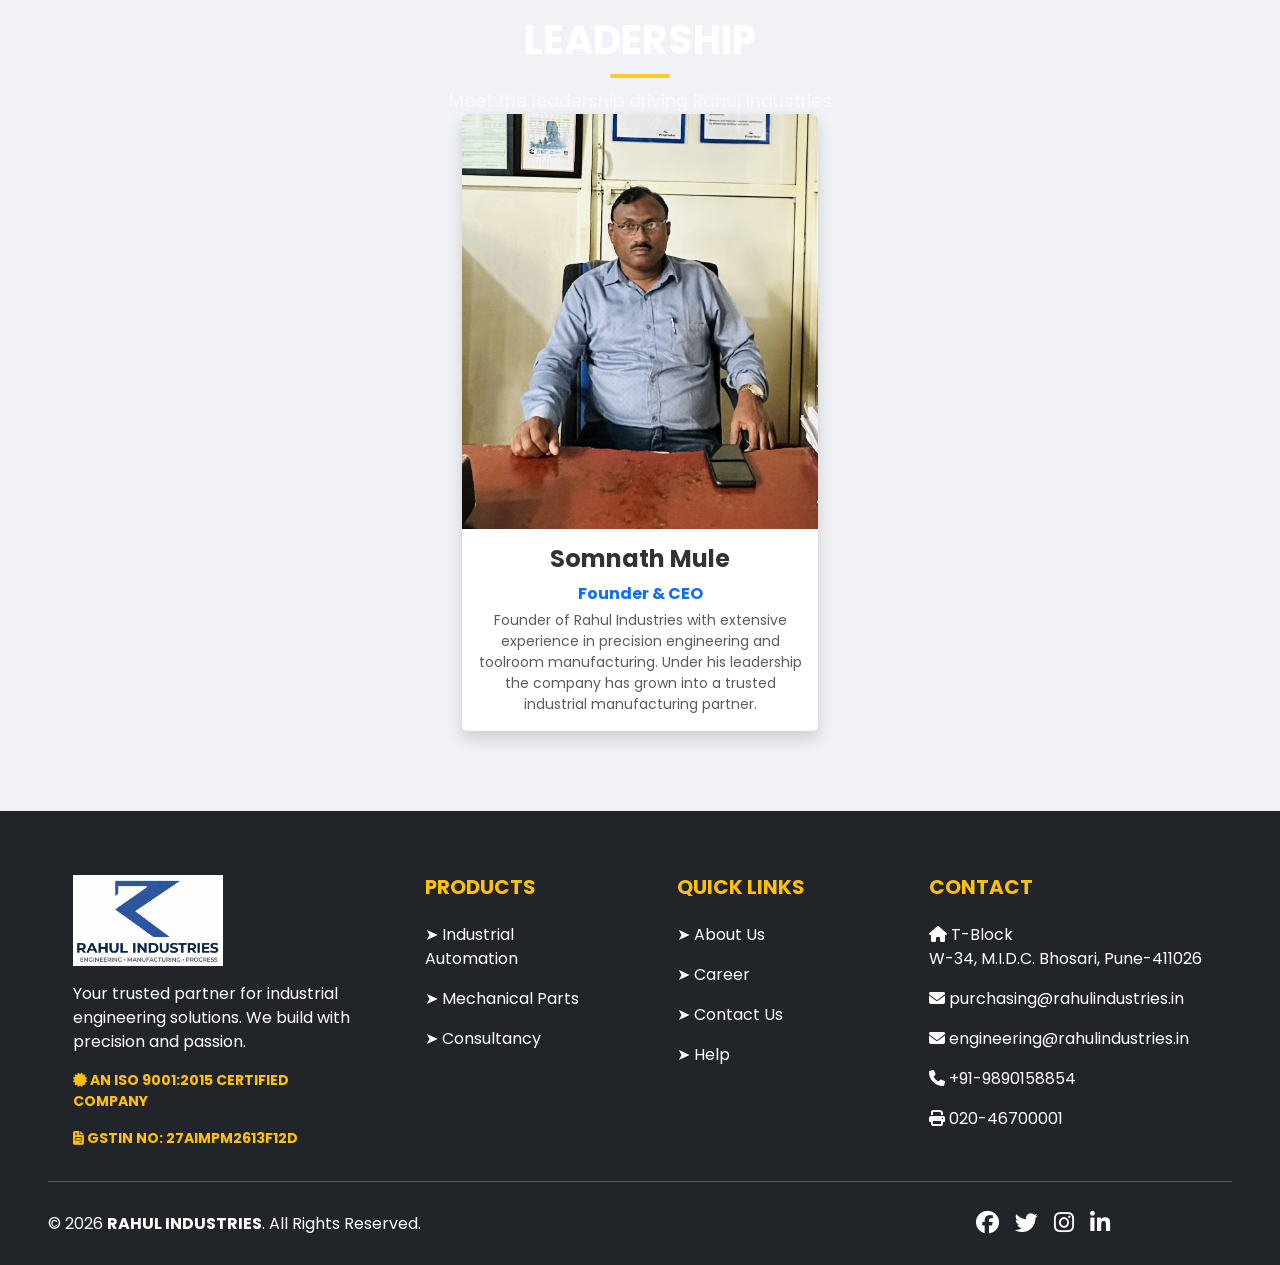
==== commit 66a32421: "updated as per clients need" ====
--- a/about.html
+++ b/about.html
@@ -37,8 +37,9 @@
     <link rel="stylesheet" href="/assets/css/about.css">
 
     <!-- Favicon -->
-    <link rel="icon" type="image/png" sizes="32x32"
-        href="/assets/images/Professional _Rahul Engineers_ logo design.png">
+    <link rel="icon" type="image/png" sizes="32x32" href="/assets/images/Rahul_Industries _Logo.png">
+    <link rel="icon" type="image/png" sizes="16x16" href="/assets/images/Rahul_Industries _Logo.png">
+    <link rel="apple-touch-icon" href="/assets/images/Rahul_Industries _Logo.png">
     <link rel="icon" type="image/png" sizes="16x16"
         href="/assets/images/Professional _RAHUL INDUSTRIES_ logo design.png">
     <link rel="apple-touch-icon" href="/assets/images/Professional _RAHUL INDUSTRIES_ logo design.png">
@@ -135,7 +136,7 @@
                 <div class="col-lg-5" data-aos="fade-right">
 
                     <img src="./assets/images/vmc.png" alt="Rahul Industries Manufacturing"
-                        class="img-fluid rounded shadow">
+                        class="img-fluid rounded shadow" loading="lazy">
 
                     <div class="mt-4 p-4 bg-white shadow rounded border-start border-5 border-primary">
 
@@ -284,7 +285,8 @@
                 <div class="col-md-6 col-lg-4" data-aos="zoom-in">
                     <div class="card team-card text-center shadow">
                         <div class="img-container">
-                            <img src="./assets/images/Owner RahulINdustries.jpg" class="card-img-top" alt="Founder">
+                            <img src="./assets/images/Owner RahulINdustries.jpg" class="card-img-top" alt="Founder"
+                                loading="lazy">
                         </div>
 
                         <div class="card-body">
@@ -311,21 +313,20 @@
             <div class="row text-center text-md-start">
                 <div class="col-md-3 col-lg-3 col-xl-3 mx-auto mt-3">
                     <img src="./assets/images/Rahul_Industries _Logo.png" alt="Rahul Industries Logo"
-                        class="footer-logo mb-3">
+                        class="footer-logo mb-3" loading="lazy">
                     <p>Your trusted partner for industrial engineering solutions. We build with precision and
                         passion.
                     </p>
                     <p class="text-warning small fw-bold mt-2"><i class="fas fa-certificate mr-2"></i> AN ISO 9001:2015
                         CERTIFIED COMPANY</p>
-                    <p class="text-warning small fw-bold mt-1"><i class="fas fa-file-invoice mr-2"></i> GSTIN NO: 27AIMPM2613F12D</p>
+                    <p class="text-warning small fw-bold mt-1"><i class="fas fa-file-invoice mr-2"></i> GSTIN NO:
+                        27AIMPM2613F12D</p>
                 </div>
 
                 <div class="col-md-2 col-lg-2 col-xl-2 mx-auto mt-3">
                     <h5 class="text-uppercase mb-4 fw-bold text-warning">Products</h5>
                     <p><a href="services.html" class="text-white" style="text-decoration: none;">Industrial
                             Automation</a></p>
-                    <p><a href="services.html" class="text-white" style="text-decoration: none;">Civil Engineering</a>
-                    </p>
                     <p><a href="services.html" class="text-white" style="text-decoration: none;">Mechanical Parts</a>
                     </p>
                     <p><a href="services.html" class="text-white" style="text-decoration: none;">Consultancy</a></p>
@@ -343,7 +344,7 @@
                     <h5 class="text-uppercase mb-4 fw-bold text-warning">Contact</h5>
                     <p><i class="fas fa-home mr-3"></i> T-Block <br>W-34, M.I.D.C. Bhosari, Pune-411026 </p>
                     <p><i class="fas fa-envelope mr-3"></i> purchasing@rahulindustries.in</p>
-                    <p><i class="fas fa-envelope mr-3"></i> rahulindustries121@gmail.com</p>
+                    <p><i class="fas fa-envelope mr-3"></i> engineering@rahulindustries.in</p>
                     <p><i class="fas fa-phone mr-3"></i> +91-9890158854</p>
                     <p><i class="fas fa-print mr-3"></i> 020-46700001</p>
                     <!-- <p class="small text-secondary mt-2">ISO Registration No: 12345-ABC-678</p> -->
@@ -359,14 +360,14 @@
                 <div class="col-12 col-md-5 col-lg-4">
                     <div class="text-center social-links">
                         <ul class="list-unstyled d-flex justify-content-center gap-3 mb-0 p-0">
-                            <li><a href="#" class="btn-floating btn-sm text-white" style="font-size: 23px;"><i
-                                        class="fab fa-facebook"></i></a></li>
-                            <li><a href="#" class="btn-floating btn-sm text-white" style="font-size: 23px;"><i
-                                        class="fab fa-twitter"></i></a></li>
-                            <li><a href="#" class="btn-floating btn-sm text-white" style="font-size: 23px;"><i
-                                        class="fab fa-google-plus"></i></a></li>
-                            <li><a href="#" class="btn-floating btn-sm text-white" style="font-size: 23px;"><i
-                                        class="fab fa-linkedin-in"></i></a></li>
+                            <li><a href="https://www.facebook.com/" class="btn-floating btn-sm text-white"
+                                    style="font-size: 23px;"><i class="fab fa-facebook"></i></a></li>
+                            <li><a href="https://twitter.com/" class="btn-floating btn-sm text-white"
+                                    style="font-size: 23px;"><i class="fab fa-twitter"></i></a></li>
+                            <li><a href="https://www.instagram.com/" class="btn-floating btn-sm text-white"
+                                    style="font-size: 23px;"><i class="fab fa-instagram"></i></a></li>
+                            <li><a href="https://www.linkedin.com/" class="btn-floating btn-sm text-white"
+                                    style="font-size: 23px;"><i class="fab fa-linkedin-in"></i></a></li>
                         </ul>
                     </div>
                 </div>
@@ -389,9 +390,9 @@
     </div>
 
     <!-- Scripts -->
-    <script src="https://cdn.jsdelivr.net/npm/bootstrap@5.3.0/dist/js/bootstrap.bundle.min.js"></script>
-    <script src="https://unpkg.com/aos@2.3.1/dist/aos.js"></script>
-    <script src="assets/js/script.js"></script>
+    <script defer src="https://cdn.jsdelivr.net/npm/bootstrap@5.3.0/dist/js/bootstrap.bundle.min.js"></script>
+    <script defer src="https://unpkg.com/aos@2.3.1/dist/aos.js"></script>
+    <script defer src="assets/js/script.js"></script>
 
 
 </body>
